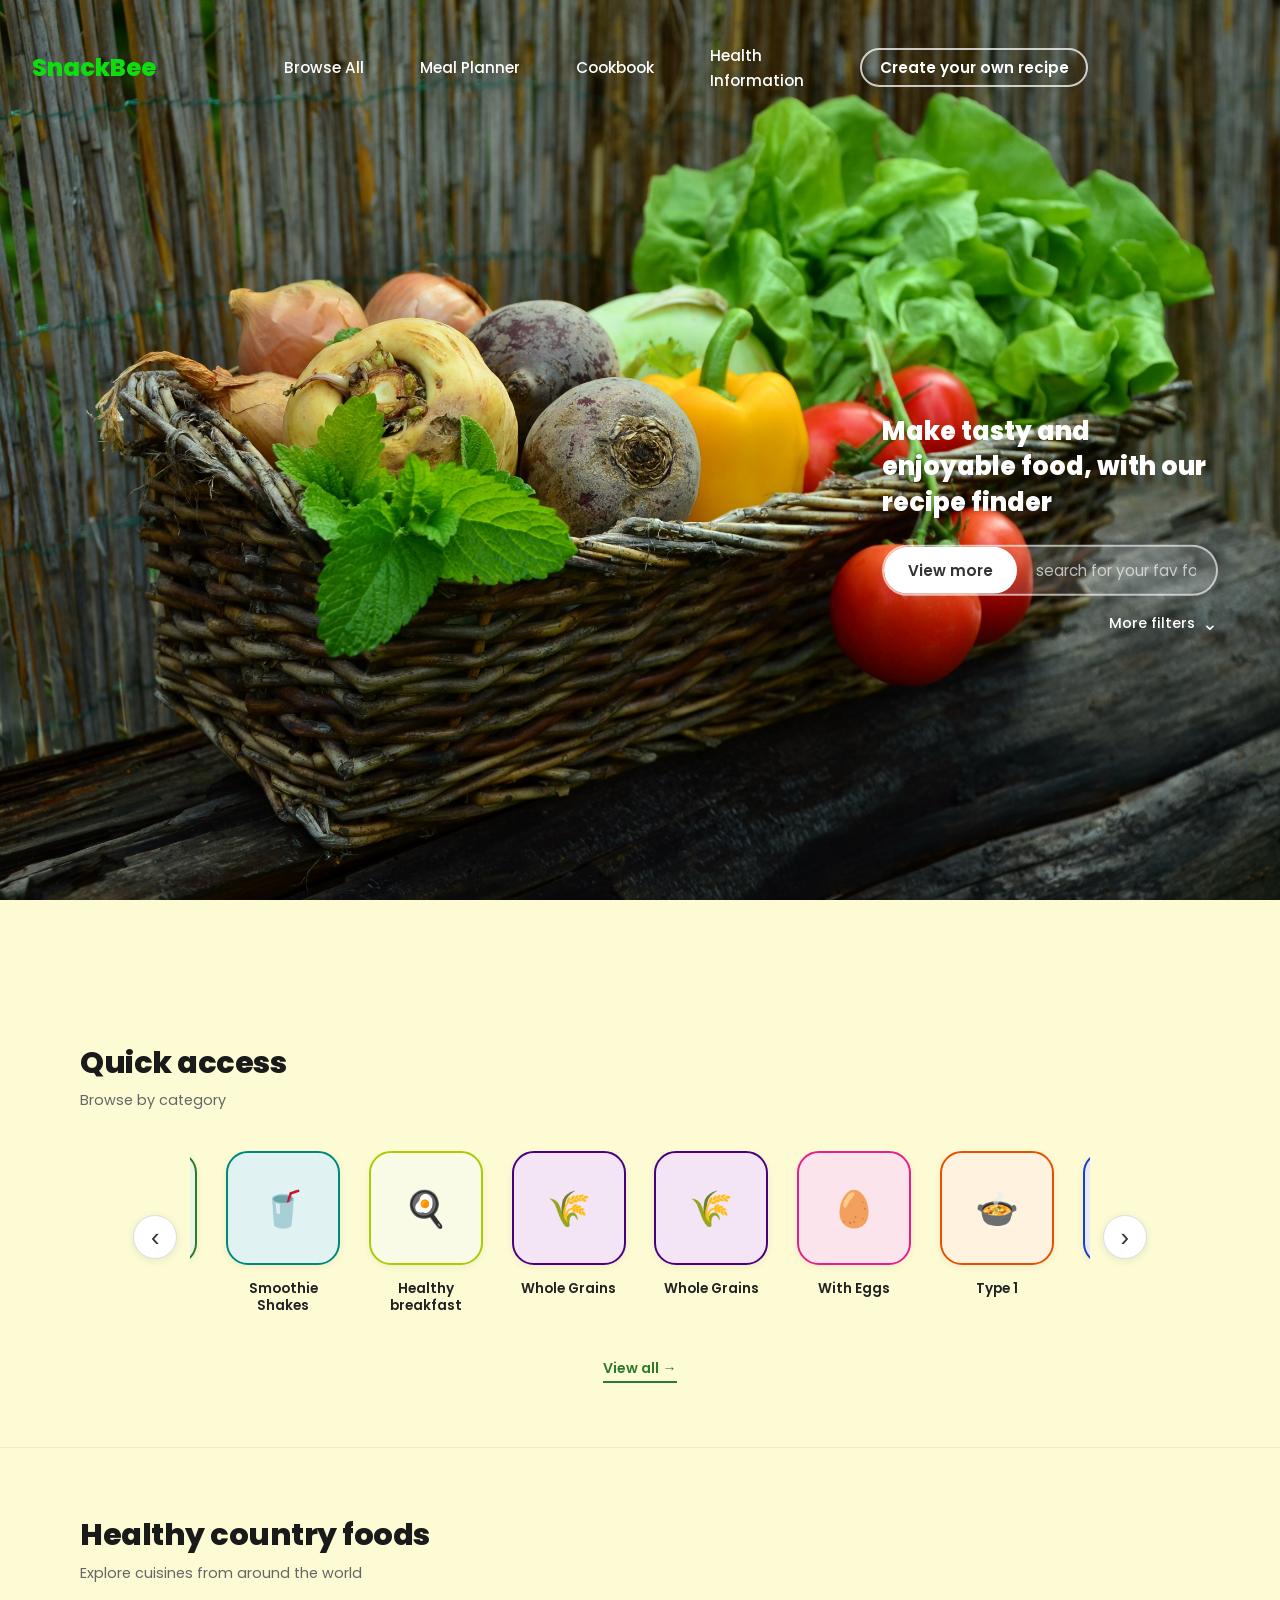
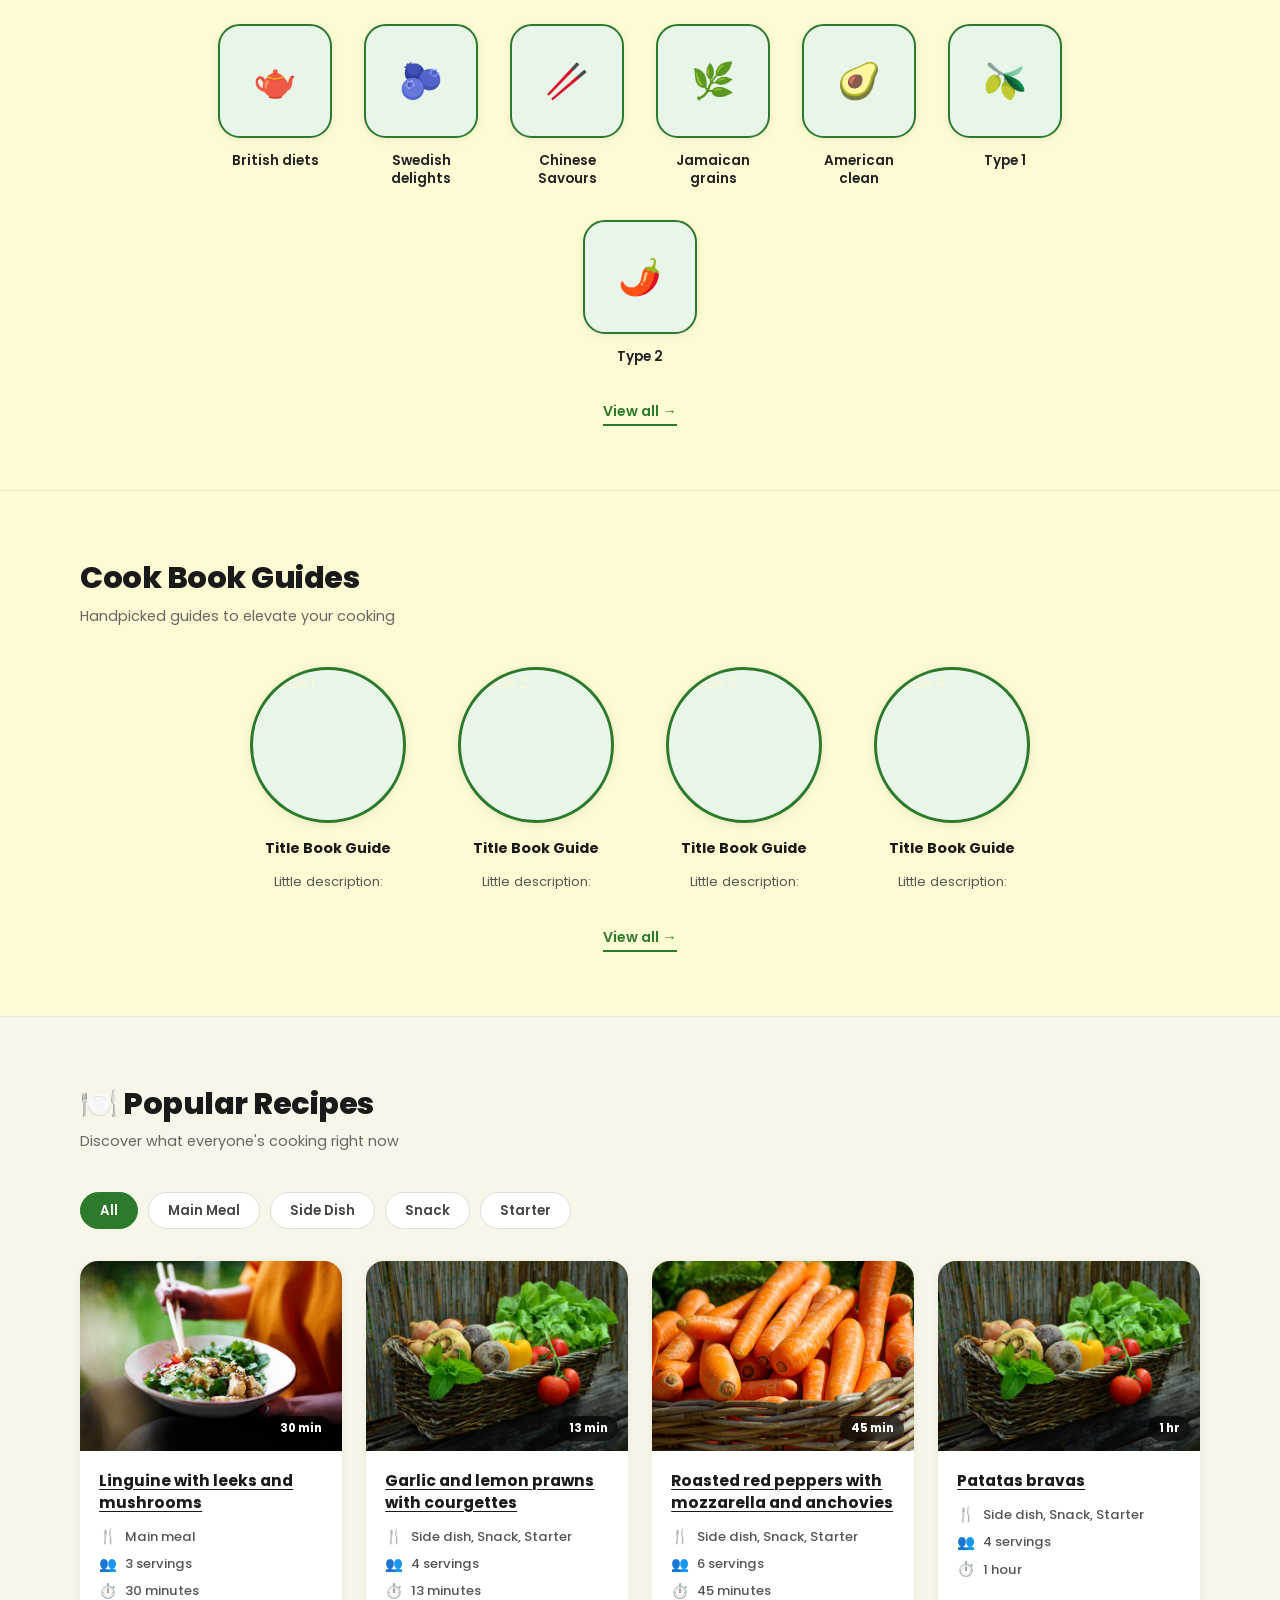
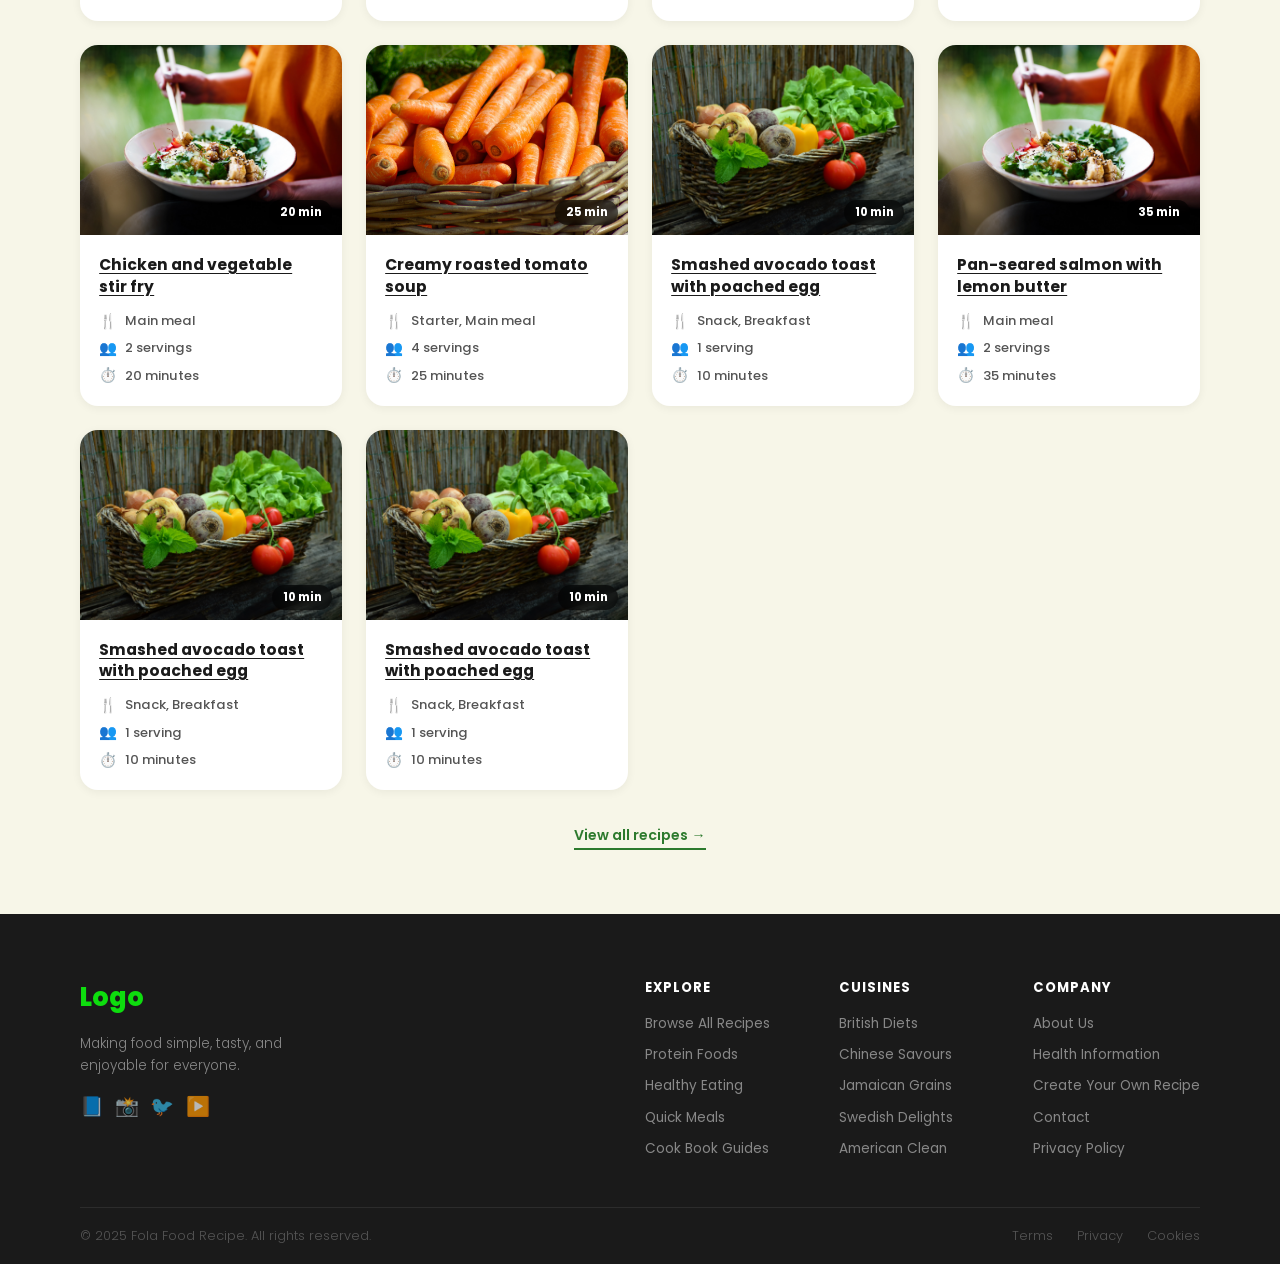
==== index.html @ 0f978906 "Update index.html" ====
<!DOCTYPE html>
<html lang="en">
<head>
  <meta charset="UTF-8">
  <meta name="viewport" content="width=device-width, initial-scale=1.0">
  <title>Food Recipe</title>
  <link rel="stylesheet" href="css/style.css">
  <link rel="preconnect" href="https://fonts.googleapis.com">
  <link rel="preconnect" href="https://fonts.gstatic.com" crossorigin>
  <link href="https://fonts.googleapis.com/css2?family=Poppins:wght@300;500;700;800&display=swap" rel="stylesheet">
</head>
<body>

<div class="img-bg">
  <img class="bg-slide active" src="assets/images/veg-food.jpg" alt="">
  <img class="bg-slide" src="assets/images/food-salad2.jpg" alt="">
  <img class="bg-slide" src="assets/images/carrots-img.jpg" alt="">
</div>

  <header class="header-container">
    <nav class="navbar-container">
      <div class="navbar">
        <a href="index.html" class="navbar-logo">SnackBee</a>
        <ul class="navbar-list">
          <li class="navbar-item"><a href="browse-all.html" class="navbar-link">Browse All</a></li>
          <li><a href="meal-planner.html" class="navbar-link">Meal Planner</a></li>
          <li class="navbar-item"><a href="cookbook.html" class="navbar-link">Cookbook</a></li>
          <li class="navbar-item"><a href="healthinfo.html" class="navbar-link">Health <br>Information</a></li>
          <li class="navbar-item"><a href="#" class="navbar-link navbar-link--bordered">Create your own recipe</a></li>
        </ul>
      </div>
    </nav>
  </header>

  <!-- Hero Section -->
  <section class="hero-section">
    <div class="hero-right">
      <div class="intro-text">
        <h1>Make tasty and enjoyable food, with our recipe finder</h1>
      </div>
      <div class="search-container">
        <div class="search-bar">
          <a href="browse-all.html">
          <button class="view-more-btn">View more</button>
          </a>
          <input type="text" class="search-input" placeholder="search for your fav foods">
        </div>
        <div class="more-filters">
          More filters <span class="arrow">&#8964;</span>
        </div>
      </div>
    </div>
  </section>

  <!-- Quick Access Section -->
  <section class="quick-access-section">
    <div class="section-header">
      <h2 class="section-title">Quick access</h2>
      <p class="section-sub">Browse by category</p>
    </div>
    <div class="carousel-wrapper">
      <button class="carousel-arrow left" onclick="scrollCarousel('quick-carousel', -1)">&#8249;</button>
      <div class="carousel" id="quick-carousel">
        <div class="category-card">
          <div class="card-box" style="--accent:#2d7a2d; --bg:#e8f5e9;">
            <span class="card-icon">🥗</span>
          </div>
          <p>Healthy foods</p>
        </div>
        <div class="category-card">
          <div class="card-box" style="--accent:#00897b; --bg:#e0f2f1;">
            <span class="card-icon">🥤</span>
          </div>
          <p>Smoothie Shakes</p>
        </div>
        <div class="category-card">
          <div class="card-box" style="--accent:#aacc00; --bg:#f9fbe7;">
            <span class="card-icon">🍳</span>
          </div>
          <p>Healthy breakfast</p>
        </div>
        <div class="category-card">
          <div class="card-box" style="--accent:#4b0082; --bg:#f3e5f5;">
            <span class="card-icon">🌾</span>
          </div>
          <p>Whole Grains</p>
        </div>
          <div class="category-card">
          <div class="card-box" style="--accent:#4b0082; --bg:#f3e5f5;">
            <span class="card-icon">🌾</span>
          </div>
          <p>Whole Grains</p>
        </div>
        <div class="category-card">
          <div class="card-box" style="--accent:#e91e8c; --bg:#fce4ec;">
            <span class="card-icon">🥚</span>
          </div>
          <p>With Eggs</p>
        </div>
        <div class="category-card">
          <div class="card-box" style="--accent:#e65100; --bg:#fff3e0;">
            <span class="card-icon">🍲</span>
          </div>
          <p>Type 1</p>
        </div>
        <div class="category-card">
          <div class="card-box" style="--accent:#1a3fcc; --bg:#e8eaf6;">
            <span class="card-icon">🥘</span>
          </div>
          <p>Type 2</p>
        </div>
      </div>
      <button class="carousel-arrow right" onclick="scrollCarousel('quick-carousel', 2)">&#8250;</button>
    </div>
    <div class="section-footer">
      <a href="#" class="view-all-link">View all →</a>
    </div>
  </section>

  <!-- Healthy Country Foods Section -->
  <section class="country-section">
    <div class="section-header">
      <h2 class="section-title">Healthy country foods</h2>
      <p class="section-sub">Explore cuisines from around the world</p>
    </div>
    <div class="country-grid">
      <div class="category-card">
        <div class="card-box" style="--accent:#2d7a2d; --bg:#e8f5e9;">
          <span class="card-icon">🫖</span>
        </div>
        <p>British diets</p>
      </div>
      <div class="category-card">
        <div class="card-box" style="--accent:#2d7a2d; --bg:#e8f5e9;">
          <span class="card-icon">🫐</span>
        </div>
        <p>Swedish delights</p>
      </div>
      <div class="category-card">
        <div class="card-box" style="--accent:#2d7a2d; --bg:#e8f5e9;">
          <span class="card-icon">🥢</span>
        </div>
        <p>Chinese Savours</p>
      </div>
      <div class="category-card">
        <div class="card-box" style="--accent:#2d7a2d; --bg:#e8f5e9;">
          <span class="card-icon">🌿</span>
        </div>
        <p>Jamaican grains</p>
      </div>
      <div class="category-card">
        <div class="card-box" style="--accent:#2d7a2d; --bg:#e8f5e9;">
          <span class="card-icon">🥑</span>
        </div>
        <p>American clean</p>
      </div>
      <div class="category-card">
        <div class="card-box" style="--accent:#2d7a2d; --bg:#e8f5e9;">
          <span class="card-icon">🫒</span>
        </div>
        <p>Type 1</p>
      </div>
      <div class="category-card">
        <div class="card-box" style="--accent:#2d7a2d; --bg:#e8f5e9;">
          <span class="card-icon">🌶️</span>
        </div>
        <p>Type 2</p>
      </div>
    </div>
    <div class="section-footer">
      <a href="#" class="view-all-link">View all →</a>
    </div>
  </section>


  <!-- Cook Book Guides Section -->
<section class="cookbook-section">
  <div class="section-header">
    <h2 class="section-title">Cook Book Guides</h2>
    <p class="section-sub">Handpicked guides to elevate your cooking</p>
  </div>
  <div class="cookbook-grid">

    <div class="cookbook-card">
      <div class="cookbook-img-wrap">
        <img src="assets/images/book1.jpg" alt="Book 1">
      </div>
      <h3 class="cookbook-title">Title Book Guide</h3>
      <p class="cookbook-desc">Little description:</p>
    </div>

    <div class="cookbook-card">
      <div class="cookbook-img-wrap">
        <img src="assets/images/book2.jpg" alt="Book 2">
      </div>
      <h3 class="cookbook-title">Title Book Guide</h3>
      <p class="cookbook-desc">Little description:</p>
    </div>

    

    <div class="cookbook-card">
      <div class="cookbook-img-wrap">
        <img src="assets/images/book3.jpg" alt="Book 3">
      </div>
      <h3 class="cookbook-title">Title Book Guide</h3>
      <p class="cookbook-desc">Little description:</p>
    </div>

    <div class="cookbook-card">
      <div class="cookbook-img-wrap">
        <img src="assets/images/book4.jpg" alt="Book 4">
      </div>
      <h3 class="cookbook-title">Title Book Guide</h3>
      <p class="cookbook-desc">Little description:</p>
    </div>

  </div>
  <div class="section-footer">
    <a href="cookbook.html" class="view-all-link">View all →</a>
  </div>
</section>

<!-- Recipe Cards Section -->
<section class="recipes-section">
  <div class="section-header">
    <h2 class="section-title">🍽️ Popular Recipes</h2>
    <p class="section-sub">Discover what everyone's cooking right now</p>
  </div>

  <!-- Recipe filter tabs -->
  <div class="recipe-tabs">
    <button class="recipe-tab active" data-tab="all">All</button>
    <button class="recipe-tab" data-tab="main">Main Meal</button>
    <button class="recipe-tab" data-tab="side">Side Dish</button>
    <button class="recipe-tab" data-tab="snack">Snack</button>
    <button class="recipe-tab" data-tab="starter">Starter</button>
  </div>

  <div class="recipe-grid" id="recipe-grid">

    <div class="recipe-card active-card" data-type="main">
      <div class="recipe-card-img">
        <img src="assets/images/food-salad2.jpg" alt="Linguine with leeks">
        <span class="recipe-time-badge">30 min</span>
      </div>
      <div class="recipe-card-body">
        <h3 class="recipe-card-title">Linguine with leeks and mushrooms</h3>
        <ul class="recipe-meta">
          <li><span class="recipe-meta-icon">🍴</span> Main meal</li>
          <li><span class="recipe-meta-icon">👥</span> 3 servings</li>
          <li><span class="recipe-meta-icon">⏱️</span> 30 minutes</li>
        </ul>
      </div>
    </div>

    <div class="recipe-card" data-type="side">
      <div class="recipe-card-img">
        <img src="assets/images/veg-food.jpg" alt="Garlic prawns">
        <span class="recipe-time-badge">13 min</span>
      </div>
      <div class="recipe-card-body">
        <h3 class="recipe-card-title">Garlic and lemon prawns with courgettes</h3>
        <ul class="recipe-meta">
          <li><span class="recipe-meta-icon">🍴</span> Side dish, Snack, Starter</li>
          <li><span class="recipe-meta-icon">👥</span> 4 servings</li>
          <li><span class="recipe-meta-icon">⏱️</span> 13 minutes</li>
        </ul>
      </div>
    </div>

    <div class="recipe-card" data-type="side">
      <div class="recipe-card-img">
        <img src="assets/images/carrots-img.jpg" alt="Roasted red peppers">
        <span class="recipe-time-badge">45 min</span>
      </div>
      <div class="recipe-card-body">
        <h3 class="recipe-card-title">Roasted red peppers with mozzarella and anchovies</h3>
        <ul class="recipe-meta">
          <li><span class="recipe-meta-icon">🍴</span> Side dish, Snack, Starter</li>
          <li><span class="recipe-meta-icon">👥</span> 6 servings</li>
          <li><span class="recipe-meta-icon">⏱️</span> 45 minutes</li>
        </ul>
      </div>
    </div>

    <div class="recipe-card" data-type="snack">
      <div class="recipe-card-img">
        <img src="assets/images/veg-food.jpg" alt="Patatas bravas">
        <span class="recipe-time-badge">1 hr</span>
      </div>
      <div class="recipe-card-body">
        <h3 class="recipe-card-title">Patatas bravas</h3>
        <ul class="recipe-meta">
          <li><span class="recipe-meta-icon">🍴</span> Side dish, Snack, Starter</li>
          <li><span class="recipe-meta-icon">👥</span> 4 servings</li>
          <li><span class="recipe-meta-icon">⏱️</span> 1 hour</li>
        </ul>
      </div>
    </div>

    <div class="recipe-card" data-type="main">
      <div class="recipe-card-img">
        <img src="assets/images/food-salad2.jpg" alt="Chicken stir fry">
        <span class="recipe-time-badge">20 min</span>
      </div>
      <div class="recipe-card-body">
        <h3 class="recipe-card-title">Chicken and vegetable stir fry</h3>
        <ul class="recipe-meta">
          <li><span class="recipe-meta-icon">🍴</span> Main meal</li>
          <li><span class="recipe-meta-icon">👥</span> 2 servings</li>
          <li><span class="recipe-meta-icon">⏱️</span> 20 minutes</li>
        </ul>
      </div>
    </div>

    <div class="recipe-card" data-type="starter">
      <div class="recipe-card-img">
        <img src="assets/images/carrots-img.jpg" alt="Tomato soup">
        <span class="recipe-time-badge">25 min</span>
      </div>
      <div class="recipe-card-body">
        <h3 class="recipe-card-title">Creamy roasted tomato soup</h3>
        <ul class="recipe-meta">
          <li><span class="recipe-meta-icon">🍴</span> Starter, Main meal</li>
          <li><span class="recipe-meta-icon">👥</span> 4 servings</li>
          <li><span class="recipe-meta-icon">⏱️</span> 25 minutes</li>
        </ul>
      </div>
    </div>

    <div class="recipe-card" data-type="snack">
      <div class="recipe-card-img">
        <img src="assets/images/veg-food.jpg" alt="Avocado toast">
        <span class="recipe-time-badge">10 min</span>
      </div>
      <div class="recipe-card-body">
        <h3 class="recipe-card-title">Smashed avocado toast with poached egg</h3>
        <ul class="recipe-meta">
          <li><span class="recipe-meta-icon">🍴</span> Snack, Breakfast</li>
          <li><span class="recipe-meta-icon">👥</span> 1 serving</li>
          <li><span class="recipe-meta-icon">⏱️</span> 10 minutes</li>
        </ul>
      </div>
    </div>

    <div class="recipe-card" data-type="main">
      <div class="recipe-card-img">
        <img src="assets/images/food-salad2.jpg" alt="Salmon">
        <span class="recipe-time-badge">35 min</span>
      </div>
      <div class="recipe-card-body">
        <h3 class="recipe-card-title">Pan-seared salmon with lemon butter</h3>
        <ul class="recipe-meta">
          <li><span class="recipe-meta-icon">🍴</span> Main meal</li>
          <li><span class="recipe-meta-icon">👥</span> 2 servings</li>
          <li><span class="recipe-meta-icon">⏱️</span> 35 minutes</li>
        </ul>
      </div>
    </div>

        <div class="recipe-card" data-type="snack">
      <div class="recipe-card-img">
        <img src="assets/images/veg-food.jpg" alt="Avocado toast">
        <span class="recipe-time-badge">10 min</span>
      </div>
      <div class="recipe-card-body">
        <h3 class="recipe-card-title">Smashed avocado toast with poached egg</h3>
        <ul class="recipe-meta">
          <li><span class="recipe-meta-icon">🍴</span> Snack, Breakfast</li>
          <li><span class="recipe-meta-icon">👥</span> 1 serving</li>
          <li><span class="recipe-meta-icon">⏱️</span> 10 minutes</li>
        </ul>
      </div>
    </div>

        <div class="recipe-card" data-type="snack">
      <div class="recipe-card-img">
        <img src="assets/images/veg-food.jpg" alt="Avocado toast">
        <span class="recipe-time-badge">10 min</span>
      </div>
      <div class="recipe-card-body">
        <h3 class="recipe-card-title">Smashed avocado toast with poached egg</h3>
        <ul class="recipe-meta">
          <li><span class="recipe-meta-icon">🍴</span> Snack, Breakfast</li>
          <li><span class="recipe-meta-icon">👥</span> 1 serving</li>
          <li><span class="recipe-meta-icon">⏱️</span> 10 minutes</li>
        </ul>
      </div>
    </div>

  </div>

  <div class="section-footer">
    <a href="#" class="view-all-link">View all recipes →</a>
  </div>
</section>

<!-- Footer -->
<footer class="footer">
  <div class="footer-inner">

    <div class="footer-brand">
      <a href="index.html" class="footer-logo">Logo</a>
      <p class="footer-tagline">Making food simple, tasty, and enjoyable for everyone.</p>
      <div class="footer-socials">
        <a href="#" class="footer-social">📘</a>
        <a href="#" class="footer-social">📸</a>
        <a href="#" class="footer-social">🐦</a>
        <a href="#" class="footer-social">▶️</a>
      </div>
    </div>

    <div class="footer-links">
      <div class="footer-col">
        <h4>Explore</h4>
        <a href="#">Browse All Recipes</a>
        <a href="#">Protein Foods</a>
        <a href="#">Healthy Eating</a>
        <a href="#">Quick Meals</a>
        <a href="cookbooks.html">Cook Book Guides</a>
      </div>
      <div class="footer-col">
        <h4>Cuisines</h4>
        <a href="#">British Diets</a>
        <a href="#">Chinese Savours</a>
        <a href="#">Jamaican Grains</a>
        <a href="#">Swedish Delights</a>
        <a href="#">American Clean</a>
      </div>
      <div class="footer-col">
        <h4>Company</h4>
        <a href="#">About Us</a>
        <a href="#">Health Information</a>
        <a href="#">Create Your Own Recipe</a>
        <a href="#">Contact</a>
        <a href="#">Privacy Policy</a>
      </div>
    </div>

  </div>

  <div class="footer-bottom">
    <p>© 2025 Fola Food Recipe. All rights reserved.</p>
    <div class="footer-bottom-links">
      <a href="#">Terms</a>
      <a href="#">Privacy</a>
      <a href="#">Cookies</a>
    </div>
  </div>
</footer>

  <script src="js/script.js"></script>
    <script src="js/bg-slide.js"></script>
    
  
</body>
</html>
---- css/style.css ----
html {
  scroll-behavior: smooth;
  overflow-x: hidden;
}
body {
  font-family: "Poppins", sans-serif;
  font-weight: 300;
  margin: 0;
  background-color: #FDFBD4;
  color: #FDFBD4;
  transition: background-color 0.4s ease, color 0.4s ease;
  overflow-x: hidden;
}
.img-bg {
  position: fixed;
  top: 0;
  left: 0;
  width: 100vw;
  height: 100vh;
  overflow: hidden;
  z-index: -1;
}
.img-bg img {
  width: 100%;
  height: 100%;
  object-fit: cover;
  object-position: center;
  display: block;
}

.bg-slide {
  position: absolute;
  top: 0;
  left: 0;
  width: 100%;
  height: 100%;
  object-fit: cover;
  object-position: center;
  display: block;
  opacity: 0;
  transition: opacity 2s ease-in-out;   /* 2s fade between images */
}

.bg-slide.active {
  opacity: 1;
}

/* ── Navbar ── */
.navbar {
  display: flex;
  align-items: center;
  justify-content: flex-start;
  gap: 8rem;
  padding: 0.8rem 2rem;
  position: relative;
  top: 30px;
  width: 95%;
  margin: 0 auto;
  z-index: 1000;
}
.navbar-container {
  align-items: center;
  justify-content: flex-start;
}
.navbar-logo {
  font-size: 1.5rem;
  font-weight: 800;
  color: #0edd0e;
  text-decoration: none;
  margin: 0;
  padding: 0;
  flex-shrink: 0;
}
.navbar-list {
  list-style: none;
  display: flex;
  align-items: center;
  gap: 3.5rem;
  margin: 0;
  padding: 0;
}
.navbar-link {
  color: #ffffff;
  text-decoration: none;
  font-weight: 500;
  transition: color 0.3s ease;
  font-size: 0.95rem;
}
.navbar-link:hover {
  color: #e30c0c;
}

/* bordered CTA link */
.navbar-link--bordered {
  border: 2px solid rgba(255, 255, 255, 0.75);
  border-radius: 50px;
  padding: 0.45rem 1.1rem;
  font-weight: 600;
  transition: background 0.3s ease, color 0.3s ease, border-color 0.3s ease;
  white-space: nowrap;
}
.navbar-link--bordered:hover {
  background: #fff;
  color: #1a1a1a;
  border-color: #fff;
}

/* ── Hero ── */
.hero-section {
  position: relative;
  height: 100vh;
  width: 100%;
}
.hero-right {
  position: absolute;
  top: 50%;
  right: 3%;
  transform: translateY(-50%);
  display: flex;
  flex-direction: column;
  align-items: flex-start;
  gap: 1.5rem;
  z-index: 9;
  width: 30%;
  box-sizing: border-box;
  padding: 1.5rem;
}
.intro-text {
  color: #fff;
  text-align: left;
  width: 100%;
}
.intro-text h1 {
  font-size: 1.6rem;
  line-height: 1.4;
  font-weight: 800;
  margin: 0;
}

/* ── Search ── */
.search-container {
  display: flex;
  flex-direction: column;
  align-items: flex-end;
  gap: 0.8rem;
  width: 100%;
}
.search-bar {
  display: flex;
  align-items: center;
  background: rgba(255, 255, 255, 0.15);
  border: 2px solid rgba(255, 255, 255, 0.6);
  border-radius: 50px;
  overflow: hidden;
  width: 100%;
  box-sizing: border-box;
}
.view-more-btn {
  background: #fff;
  color: #333;
  border: none;
  padding: 0.75rem 1.5rem;
  font-family: "Poppins", sans-serif;
  font-weight: 600;
  font-size: 0.95rem;
  border-radius: 50px;
  cursor: pointer;
  white-space: nowrap;
  transition: background 0.3s ease;
}
.view-more-btn:hover {
  background: #f0f0f0;
}
.search-input {
  background: transparent;
  border: none;
  outline: none;
  color: #fff;
  font-family: "Poppins", sans-serif;
  font-size: 0.95rem;
  padding: 0.75rem 1.2rem;
  width: 100%;
}
.search-input::placeholder {
  color: rgba(238, 236, 236, 0.75);
}
.more-filters {
  color: #fff;
  font-size: 0.9rem;
  font-weight: 500;
  cursor: pointer;
  display: flex;
  align-items: center;
  gap: 0.4rem;
  align-self: flex-end;
}
.more-filters:hover {
  opacity: 0.7;
}
.arrow {
  font-size: 1.2rem;
}

/* ── Sections shared ── */
.quick-access-section,
.country-section {
  background-color: #FDFBD4;
  padding: 4rem 5rem;
  position: relative;
  z-index: 1;
}
.quick-access-section {
  border-bottom: 1px solid rgba(0,0,0,0.06);
}
.section-header {
  margin-bottom: 2.5rem;
}
.section-title {
  font-size: 1.9rem;
  font-weight: 800;
  color: #1a1a1a;
  margin: 0 0 0.3rem 0;
  letter-spacing: -0.5px;
}
.section-sub {
  font-size: 0.9rem;
  color: #666;
  margin: 0;
  font-weight: 400;
}

/* ── Carousel ── */
.carousel-wrapper {
  display: flex;
  align-items: center;
  justify-content: center;
  gap: 0.8rem;
}
.carousel {
  display: flex;
  gap: 1.8rem;
  overflow-x: auto;
  scroll-behavior: smooth;
  padding-bottom: 0.5rem;
  scrollbar-width: none;
  justify-content: center;
  flex-wrap: nowrap;
  max-width: 900px;
}
.carousel::-webkit-scrollbar {
  display: none;
}
.carousel-arrow {
  background: #fff;
  border: 1.5px solid #ddd;
  border-radius: 50%;
  width: 44px;
  height: 44px;
  font-size: 1.6rem;
  cursor: pointer;
  color: #333;
  flex-shrink: 0;
  display: flex;
  align-items: center;
  justify-content: center;
  transition: all 0.2s ease;
  box-shadow: 0 2px 8px rgba(0,0,0,0.08);
}
.carousel-arrow:hover {
  background: #1a1a1a;
  color: #fff;
  border-color: #1a1a1a;
}

/* ── Category card ── */
.category-card {
  display: flex;
  flex-direction: column;
  align-items: center;
  gap: 0.9rem;
  flex-shrink: 0;
  cursor: pointer;
}
.category-card p {
  margin: 0;
  font-size: 0.85rem;
  font-weight: 600;
  color: #222;
  text-align: center;
  max-width: 110px;
  line-height: 1.3;
}
.card-box {
  width: 110px;
  height: 110px;
  border-radius: 22px;
  border: 2.5px solid var(--accent);
  background-color: var(--bg);
  display: flex;
  align-items: center;
  justify-content: center;
  transition: transform 0.25s ease, box-shadow 0.25s ease;
  box-shadow: 0 2px 8px rgba(0,0,0,0.06);
}
.card-box:hover {
  transform: translateY(-6px) scale(1.03);
  box-shadow: 0 12px 28px rgba(0,0,0,0.12);
}
.card-icon {
  font-size: 2.2rem;
  line-height: 1;
}

/* ── Country grid ── */
.country-grid {
  display: flex;
  flex-wrap: wrap;
  gap: 2rem;
  justify-content: center;
  max-width: 900px;
  margin: 0 auto;        /* this is what centers it */
}

/* ── View all link ── */
.section-footer {
  margin-top: 2rem;
  text-align: center;
}
.view-all-link {
  display: inline-block;
  font-size: 0.88rem;
  font-weight: 600;
  color: #2d7a2d;
  text-decoration: none;
  border-bottom: 2px solid #2d7a2d;
  padding-bottom: 2px;
  transition: opacity 0.2s ease;
}
.view-all-link:hover {
  opacity: 0.6;
}




/* ── Cook Book Guides ── */
.cookbook-section {
  background-color: #FDFBD4;
  padding: 4rem 5rem;
  position: relative;
  z-index: 1;
  border-top: 1px solid rgba(0,0,0,0.06);
}

.cookbook-grid {
  display: flex;
  flex-wrap: wrap;
  gap: 3rem;
  justify-content: center;
  max-width: 900px;
  margin: 0 auto;
}

.cookbook-card {
  display: flex;
  flex-direction: column;
  align-items: center;
  gap: 1rem;
  cursor: pointer;
  width: 160px;
}

.cookbook-img-wrap {
  width: 150px;
  height: 150px;
  border-radius: 50%;
  border: 3px solid #2d7a2d;
  overflow: hidden;
  background-color: #e8f5e9;
  flex-shrink: 0;
  transition: transform 0.25s ease, box-shadow 0.25s ease;
  box-shadow: 0 2px 10px rgba(0,0,0,0.08);
}

.cookbook-img-wrap:hover {
  transform: translateY(-6px) scale(1.04);
  box-shadow: 0 14px 30px rgba(0,0,0,0.13);
}

.cookbook-img-wrap img {
  width: 100%;
  height: 100%;
  object-fit: cover;
  display: block;
}

.cookbook-title {
  font-size: 0.9rem;
  font-weight: 700;
  color: #1a1a1a;
  text-align: center;
  margin: 0;
  line-height: 1.3;
}

.cookbook-desc {
  font-size: 0.82rem;
  color: #555;
  text-align: center;
  margin: 0;
  font-weight: 400;
  line-height: 1.4;
}

/* ── Recipe Section ── */
.recipes-section {
  background-color: #f7f6e8;
  padding: 4rem 5rem;
  position: relative;
  z-index: 1;
  border-top: 1px solid rgba(0,0,0,0.06);
}

/* Tabs */
.recipe-tabs {
  display: flex;
  gap: 0.6rem;
  margin-bottom: 2rem;
  flex-wrap: wrap;
}
.recipe-tab {
  background: #fff;
  border: 1.5px solid #ddd;
  border-radius: 50px;
  padding: 0.45rem 1.2rem;
  font-family: "Poppins", sans-serif;
  font-size: 0.83rem;
  font-weight: 600;
  color: #444;
  cursor: pointer;
  transition: all 0.2s ease;
}
.recipe-tab:hover,
.recipe-tab.active {
  background: #2d7a2d;
  border-color: #2d7a2d;
  color: #fff;
}

/* Grid */
.recipe-grid {
  display: grid;
  grid-template-columns: repeat(auto-fill, minmax(240px, 1fr));
  gap: 1.5rem;
}

/* Card */
.recipe-card {
  background: #fff;
  border-radius: 18px;
  overflow: hidden;
  box-shadow: 0 2px 10px rgba(0,0,0,0.06);
  transition: transform 0.25s ease, box-shadow 0.25s ease;
  cursor: pointer;
  display: flex;
  flex-direction: column;
}
.recipe-card:hover {
  transform: translateY(-6px);
  box-shadow: 0 16px 36px rgba(0,0,0,0.11);
}
.recipe-card-img {
  position: relative;
  height: 190px;
  overflow: hidden;
  background: #e8f5e9;
}
.recipe-card-img img {
  width: 100%;
  height: 100%;
  object-fit: cover;
  display: block;
  transition: transform 0.4s ease;
}
.recipe-card:hover .recipe-card-img img {
  transform: scale(1.06);
}
.recipe-time-badge {
  position: absolute;
  bottom: 10px;
  right: 10px;
  background: rgba(0,0,0,0.55);
  color: #fff;
  font-size: 0.72rem;
  font-weight: 700;
  padding: 0.25rem 0.65rem;
  border-radius: 50px;
  backdrop-filter: blur(4px);
}
.recipe-card-body {
  padding: 1.2rem;
  flex: 1;
  display: flex;
  flex-direction: column;
  gap: 0.8rem;
}
.recipe-card-title {
  font-size: 0.97rem;
  font-weight: 700;
  color: #1a1a1a;
  margin: 0;
  line-height: 1.4;
  text-decoration: underline;
  text-underline-offset: 3px;
}
.recipe-meta {
  list-style: none;
  margin: 0;
  padding: 0;
  display: flex;
  flex-direction: column;
  gap: 0.4rem;
}
.recipe-meta li {
  font-size: 0.82rem;
  color: #555;
  display: flex;
  align-items: center;
  gap: 0.5rem;
  font-weight: 500;
}
.recipe-meta-icon {
  font-size: 0.9rem;
  color: #c0392b;
  flex-shrink: 0;
}


/* ── Footer ── */
.footer {
  background-color: #1a1a1a;
  color: #ccc;
  padding: 4rem 5rem 0;
  position: relative;
  z-index: 1;
}
.footer-inner {
  display: flex;
  gap: 4rem;
  justify-content: space-between;
  flex-wrap: wrap;
  padding-bottom: 3rem;
  border-bottom: 1px solid rgba(255,255,255,0.08);
}

/* Brand */
.footer-brand {
  display: flex;
  flex-direction: column;
  gap: 1rem;
  max-width: 220px;
}
.footer-logo {
  font-size: 1.6rem;
  font-weight: 800;
  color: #0edd0e;
  text-decoration: none;
}
.footer-tagline {
  font-size: 0.85rem;
  color: #888;
  margin: 0;
  line-height: 1.6;
}
.footer-socials {
  display: flex;
  gap: 0.7rem;
}
.footer-social {
  font-size: 1.2rem;
  text-decoration: none;
  transition: transform 0.2s ease, opacity 0.2s ease;
  opacity: 0.7;
}
.footer-social:hover {
  transform: translateY(-3px);
  opacity: 1;
}

/* Link columns */
.footer-links {
  display: flex;
  gap: 4rem;
  flex-wrap: wrap;
}
.footer-col {
  display: flex;
  flex-direction: column;
  gap: 0.7rem;
  min-width: 130px;
}
.footer-col h4 {
  font-size: 0.82rem;
  font-weight: 700;
  color: #fff;
  text-transform: uppercase;
  letter-spacing: 1px;
  margin: 0 0 0.3rem;
}
.footer-col a {
  font-size: 0.85rem;
  color: #888;
  text-decoration: none;
  transition: color 0.2s ease;
  font-weight: 400;
}
.footer-col a:hover {
  color: #0edd0e;
}

/* Bottom bar */
.footer-bottom {
  display: flex;
  align-items: center;
  justify-content: space-between;
  padding: 1.2rem 0;
  flex-wrap: wrap;
  gap: 0.8rem;
}
.footer-bottom p {
  font-size: 0.8rem;
  color: #555;
  margin: 0;
}
.footer-bottom-links {
  display: flex;
  gap: 1.5rem;
}
.footer-bottom-links a {
  font-size: 0.8rem;
  color: #555;
  text-decoration: none;
  transition: color 0.2s ease;
}
.footer-bottom-links a:hover {
  color: #0edd0e;
}

/* Mobile */
@media (max-width: 768px) {
  .footer {
    padding: 3rem 1.5rem 0;
  }
  .footer-inner {
    flex-direction: column;
    gap: 2.5rem;
  }
  .footer-brand {
    max-width: 100%;
  }
  .footer-links {
    gap: 2rem;
  }
  .footer-bottom {
    flex-direction: column;
    align-items: flex-start;
    gap: 0.5rem;
  }
}

/* Mobile */
@media (max-width: 768px) {
  .recipes-section {
    padding: 2.5rem 1.5rem;
  }
  .recipe-grid {
    grid-template-columns: repeat(auto-fill, minmax(160px, 1fr));
    gap: 1rem;
  }
  .recipe-card-img {
    height: 140px;
  }
  .recipe-card-title {
    font-size: 0.85rem;
  }
}

/* ── Mobile ── */
@media (max-width: 768px) {
  .cookbook-section {
    padding: 2.5rem 1.5rem;
  }
  .cookbook-grid {
    gap: 2rem;
    max-width: 100%;
  }
  .cookbook-card {
    width: 120px;
  }
  .cookbook-img-wrap {
    width: 110px;
    height: 110px;
  }
  .cookbook-title {
    font-size: 0.82rem;
  }
  .cookbook-desc {
    font-size: 0.76rem;
  }
}

/* ── Tablet ── */
@media (max-width: 1024px) {
  .navbar {
    gap: 2rem;
    width: 95%;
  }
  .navbar-list {
    gap: 1.5rem;
  }
  .hero-right {
    width: 45%;
  }
  .quick-access-section,
  .country-section {
    padding: 3rem 3rem;
  }
  .carousel {
    max-width: 700px;
  }
  .country-grid {
    max-width: 700px;
  }
}

/* ── Mobile ── */
@media (max-width: 768px) {
  .navbar {
    flex-direction: column;
    align-items: flex-start;
    gap: 1rem;
    top: 15px;
    width: 95%;
    padding: 0.8rem 1rem;
  }
  .navbar-list {
    gap: 1rem;
    flex-wrap: wrap;
  }
  .navbar-link {
    font-size: 0.85rem;
  }
  .navbar-link--bordered {
    padding: 0.35rem 0.9rem;
  }
  .hero-section {
    height: auto;
    min-height: 100vh;
    padding-bottom: 3rem;
  }
  .hero-right {
    position: relative;
    top: auto;
    right: auto;
    transform: none;
    width: 90%;
    margin: 120px auto 2rem auto;
  }
  .search-bar {
    flex-direction: column;
    border-radius: 16px;
    padding: 0.5rem;
    gap: 0.5rem;
  }
  .view-more-btn {
    width: 100%;
    border-radius: 12px;
    text-align: center;
  }
  .search-input {
    width: 100%;
    padding: 0.6rem 1rem;
  }
  .more-filters {
    align-self: flex-start;
  }
  .quick-access-section,
  .country-section {
    padding: 2.5rem 1.5rem;
  }
  .section-title {
    font-size: 1.4rem;
  }
  .card-box {
    width: 80px;
    height: 80px;
    border-radius: 16px;
  }
  .card-icon {
    font-size: 1.6rem;
  }
  .category-card p {
    font-size: 0.78rem;
    max-width: 80px;
  }
  .country-grid {
    gap: 1.2rem;
    max-width: 100%;
  }
  .carousel {
    max-width: 100%;
  }
  .carousel-arrow {
    width: 36px;
    height: 36px;
    font-size: 1.3rem;
  }
}

/* ── Small phones ── */
@media (max-width: 480px) {
  .navbar-list {
    gap: 0.8rem;
  }
  .navbar-link {
    font-size: 0.78rem;
  }
  .intro-text h1 {
    font-size: 1.1rem;
  }
}
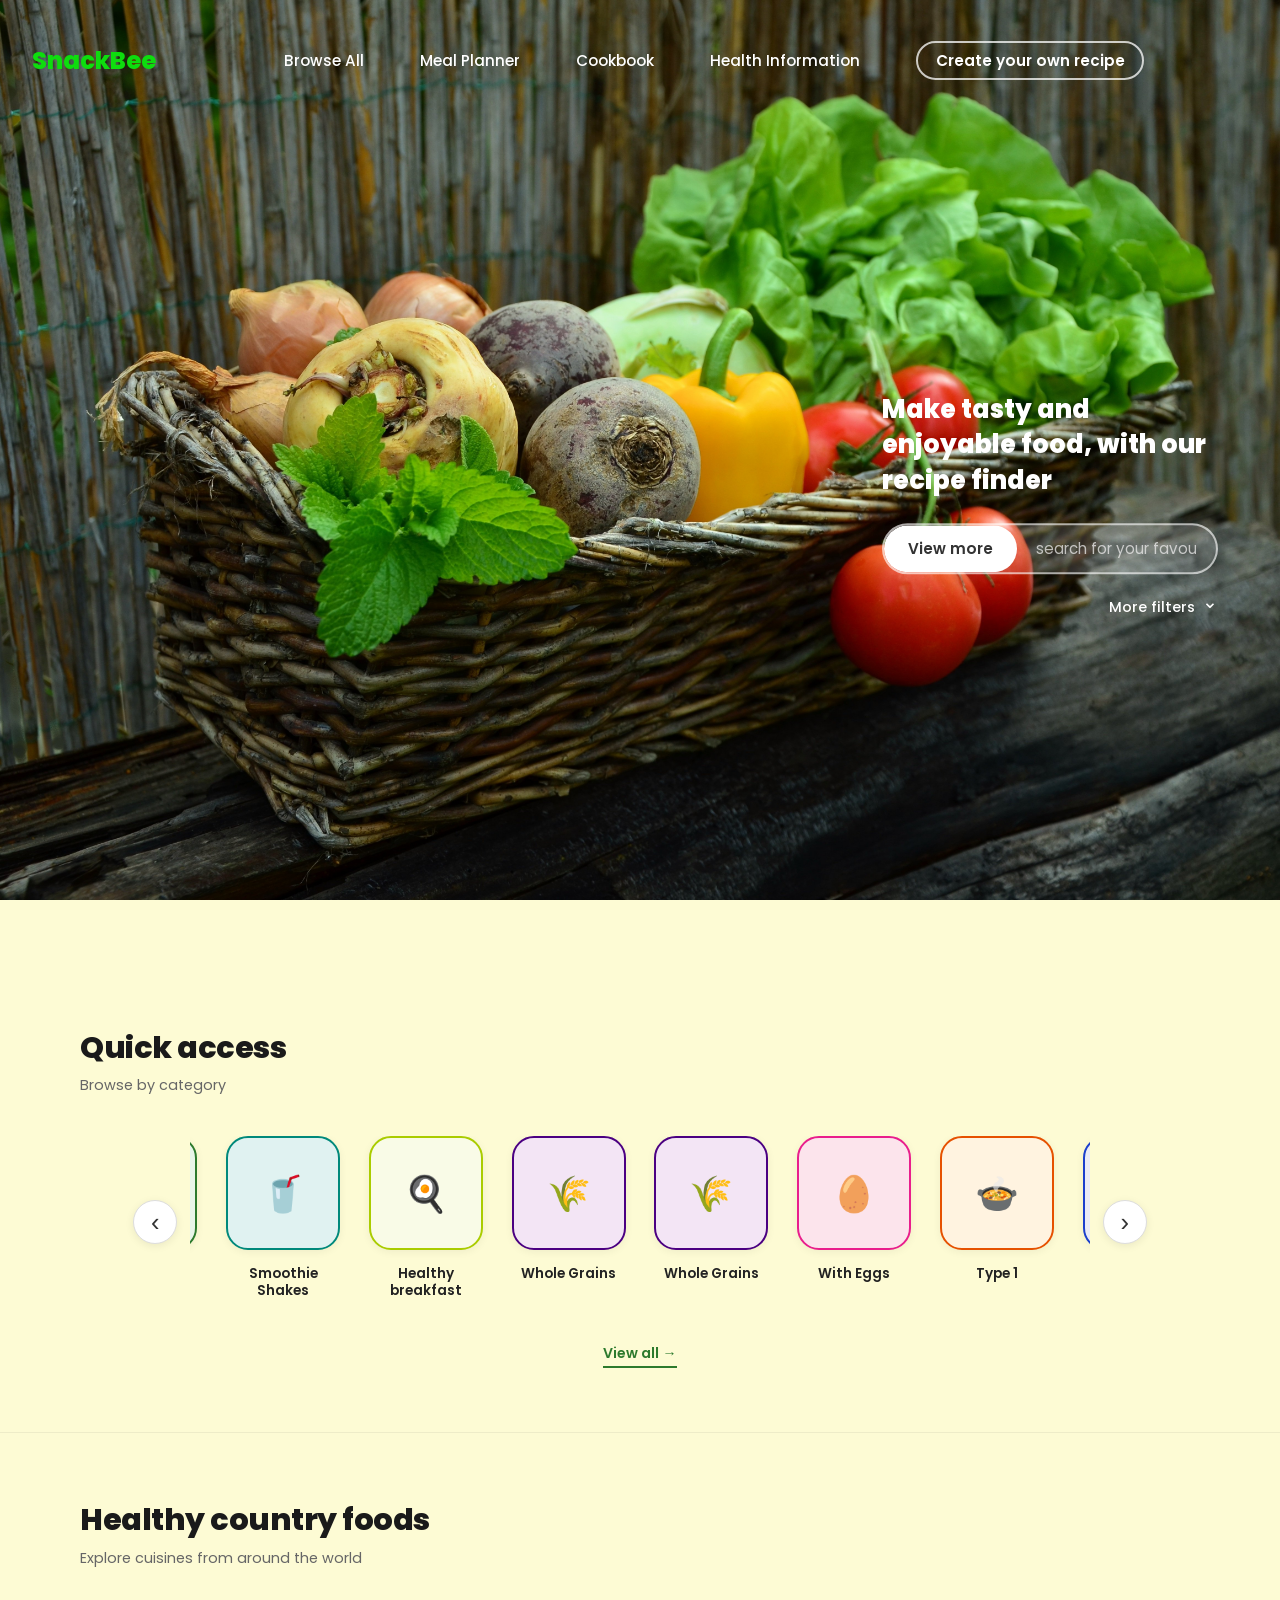
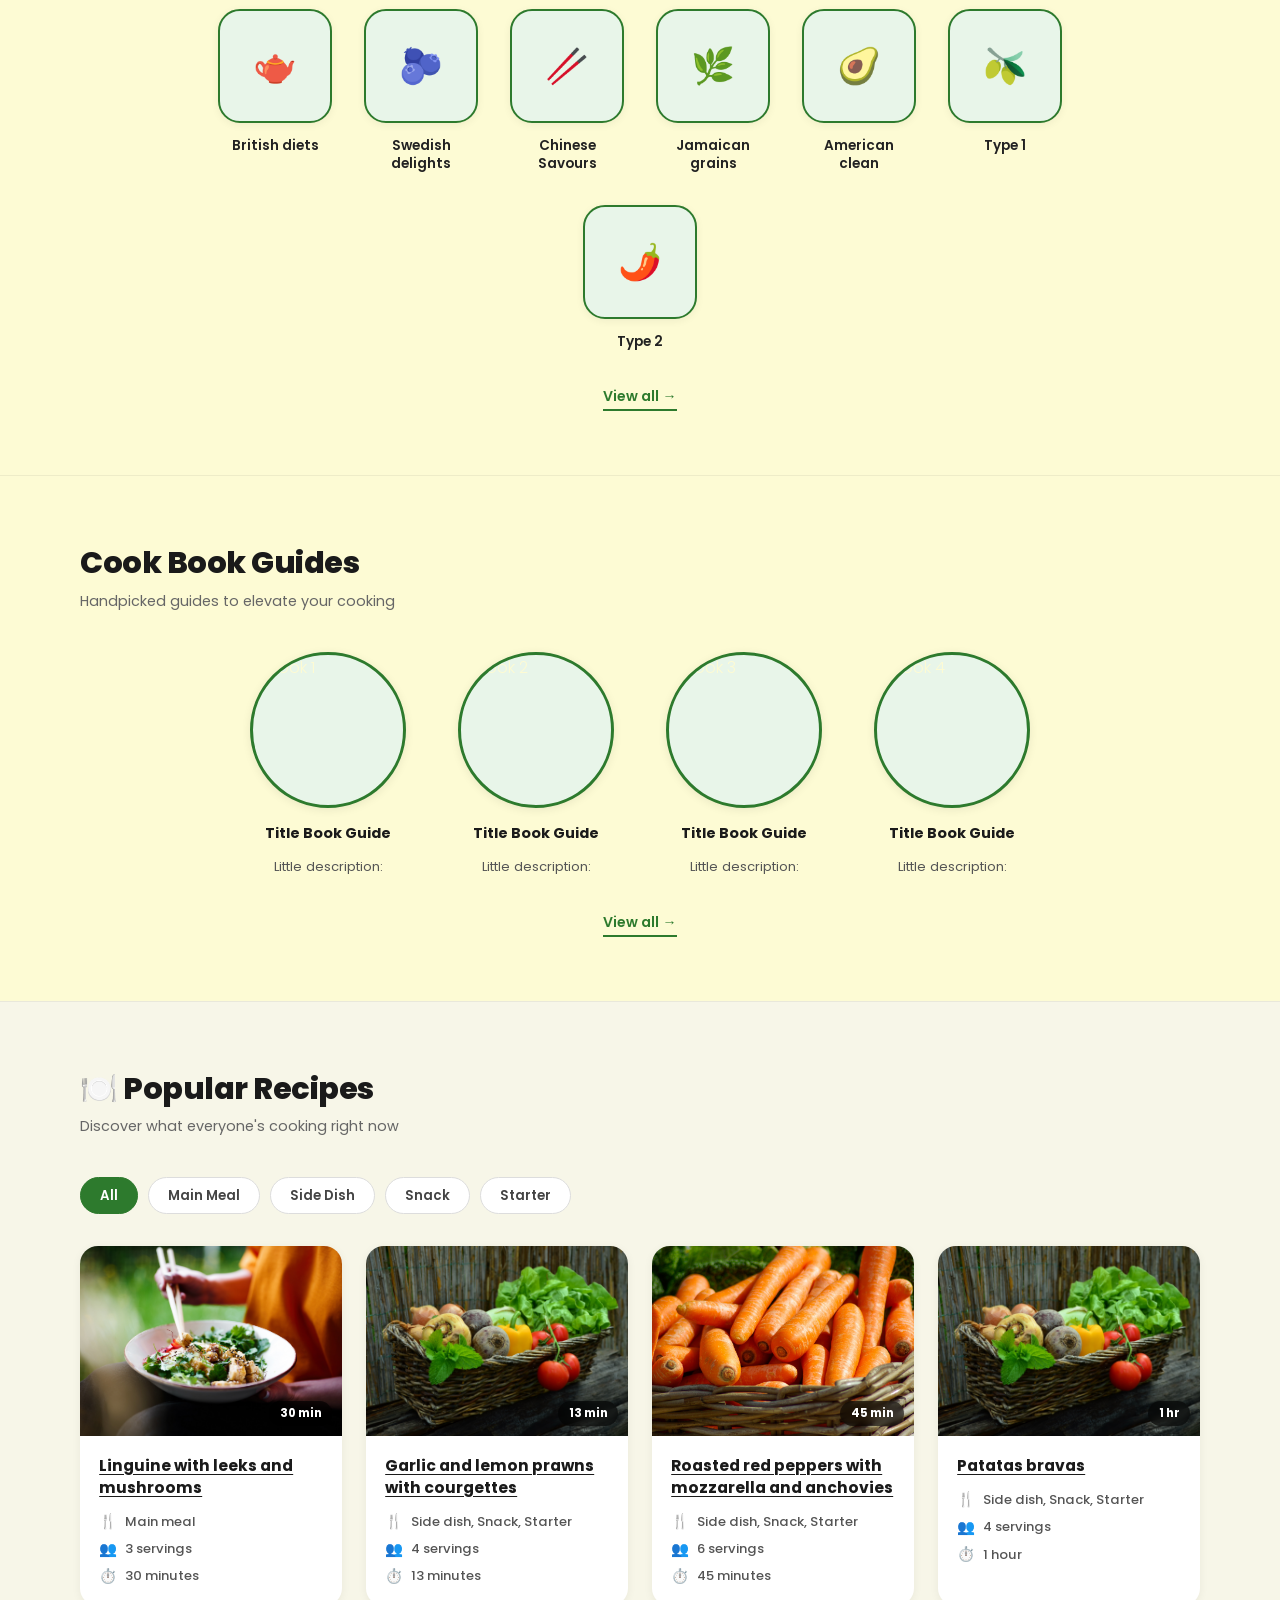
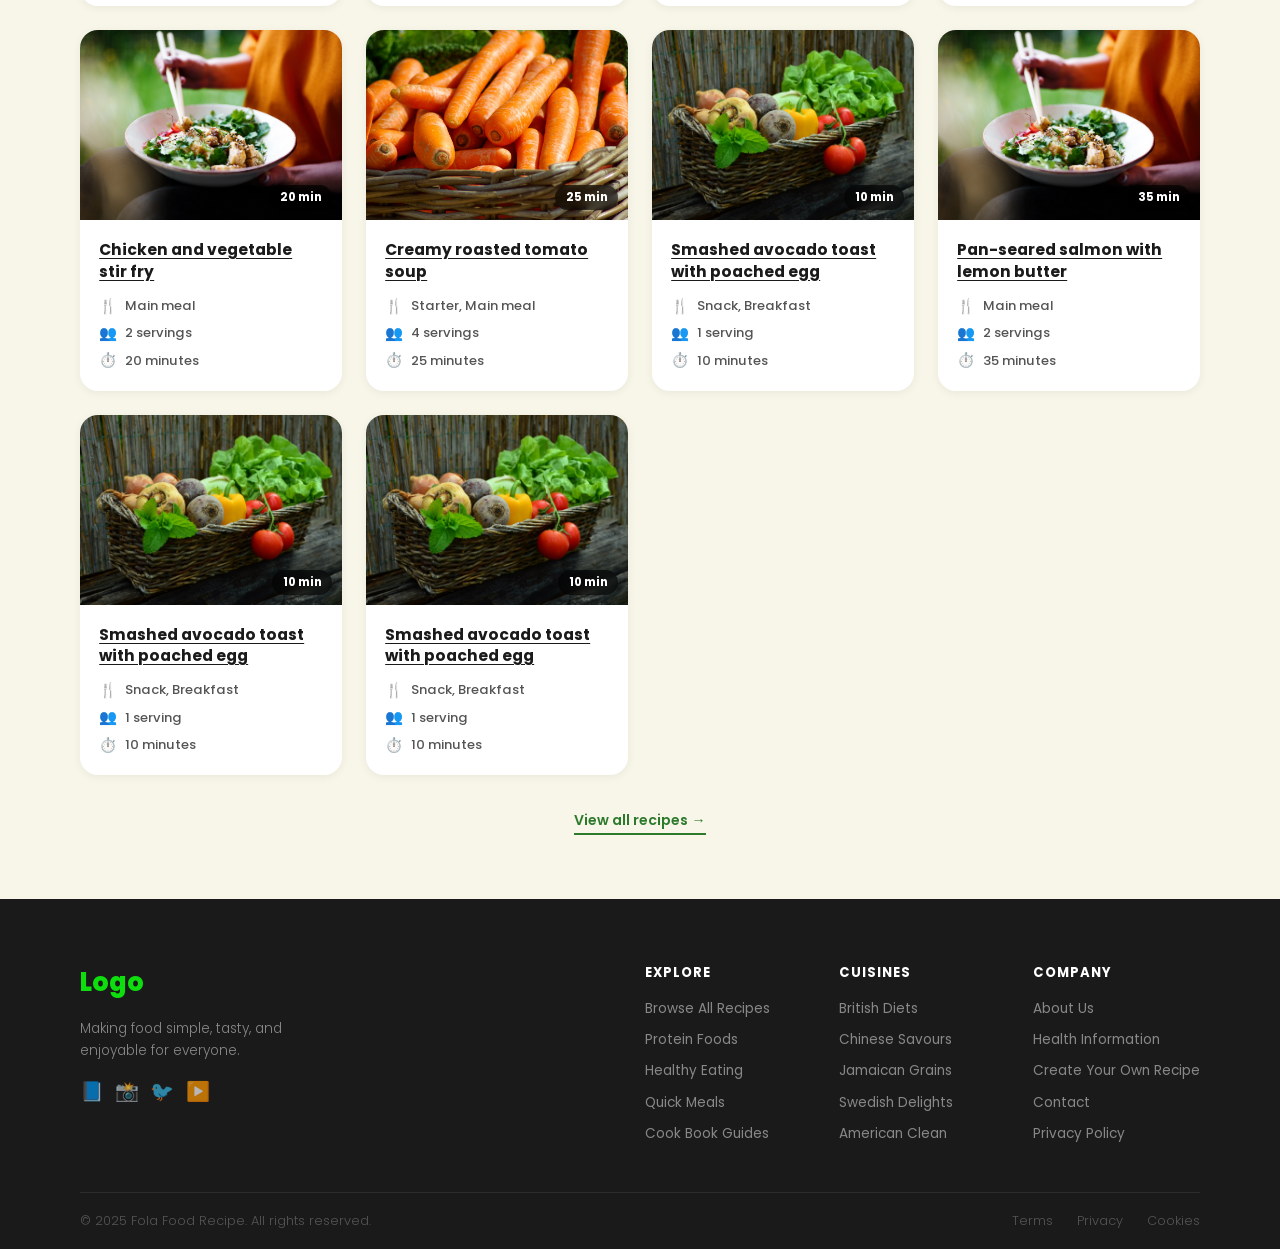
==== commit 257e0e5c: "Renamed and fixed spelling mistakes" ====
--- a/index.html
+++ b/index.html
@@ -3,7 +3,7 @@
 <head>
   <meta charset="UTF-8">
   <meta name="viewport" content="width=device-width, initial-scale=1.0">
-  <title>Food Recipe</title>
+  <title>SnackBee</title>
   <link rel="stylesheet" href="css/style.css">
   <link rel="preconnect" href="https://fonts.googleapis.com">
   <link rel="preconnect" href="https://fonts.gstatic.com" crossorigin>
@@ -25,7 +25,7 @@
           <li class="navbar-item"><a href="browse-all.html" class="navbar-link">Browse All</a></li>
           <li><a href="meal-planner.html" class="navbar-link">Meal Planner</a></li>
           <li class="navbar-item"><a href="cookbook.html" class="navbar-link">Cookbook</a></li>
-          <li class="navbar-item"><a href="healthinfo.html" class="navbar-link">Health <br>Information</a></li>
+          <li class="navbar-item"><a href="healthinfo.html" class="navbar-link">Health Information</a></li>
           <li class="navbar-item"><a href="#" class="navbar-link navbar-link--bordered">Create your own recipe</a></li>
         </ul>
       </div>
@@ -43,7 +43,7 @@
           <a href="browse-all.html">
           <button class="view-more-btn">View more</button>
           </a>
-          <input type="text" class="search-input" placeholder="search for your fav foods">
+          <input type="text" class="search-input" placeholder="search for your favourite foods">
         </div>
         <div class="more-filters">
           More filters <span class="arrow">&#8964;</span>
--- a/css/style.css
+++ b/css/style.css
@@ -197,8 +197,10 @@
 .more-filters:hover {
   opacity: 0.7;
 }
+
 .arrow {
   font-size: 1.2rem;
+  padding-bottom: 13px;
 }
 
 /* ── Sections shared ── */
@@ -318,7 +320,7 @@
   gap: 2rem;
   justify-content: center;
   max-width: 900px;
-  margin: 0 auto;        /* this is what centers it */
+  margin: 0 auto;        
 }
 
 /* ── View all link ── */
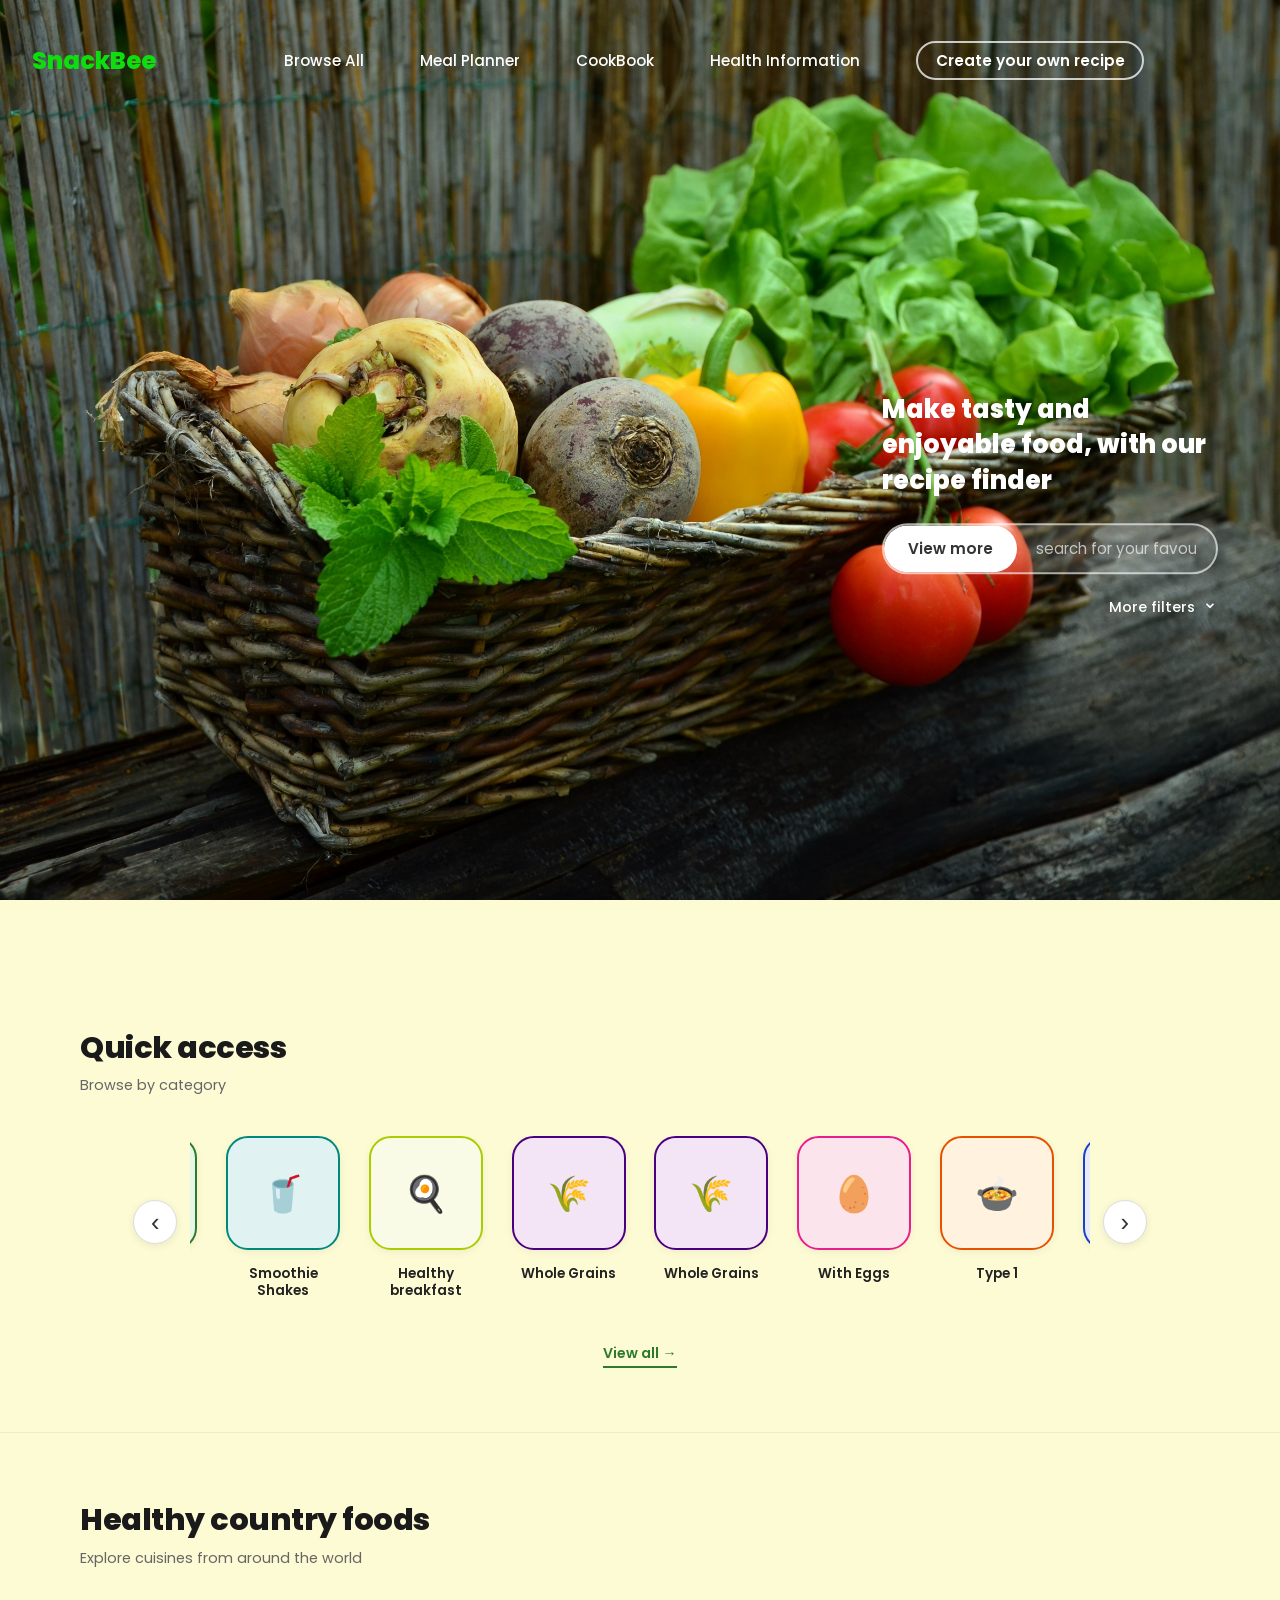
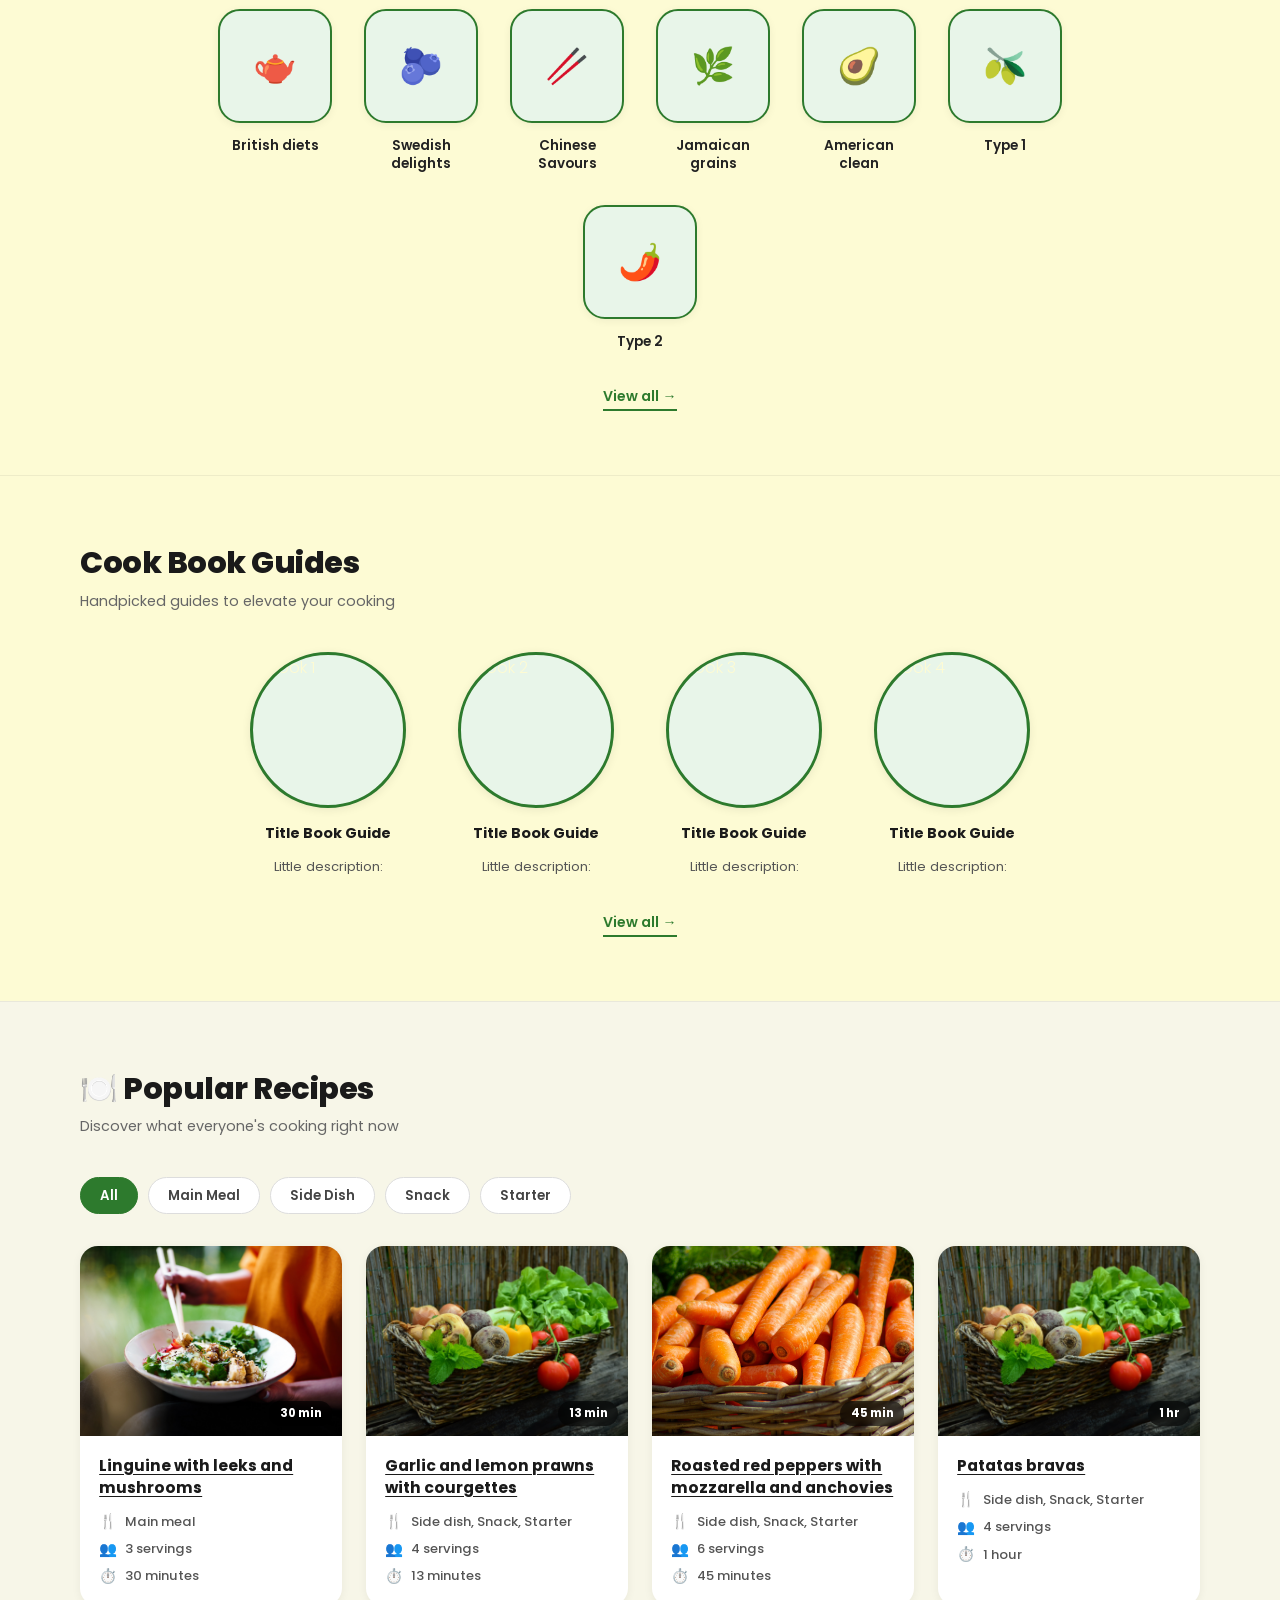
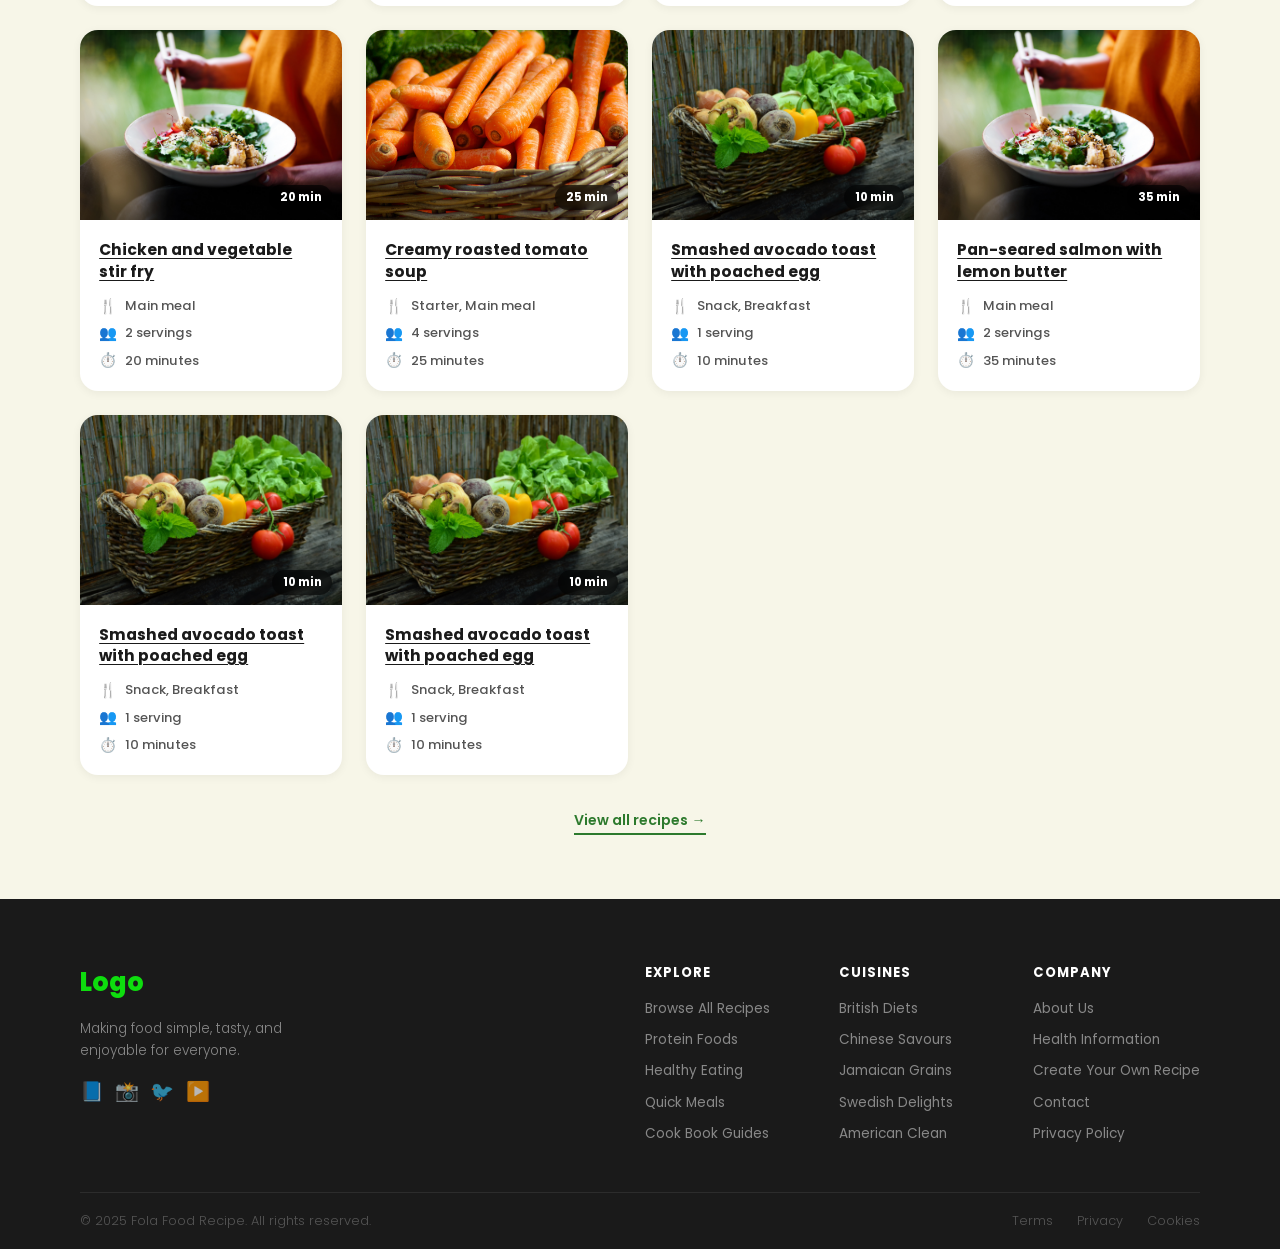
==== commit 30115f01: "Pages wasn't linked" ====
--- a/index.html
+++ b/index.html
@@ -24,7 +24,7 @@
         <ul class="navbar-list">
           <li class="navbar-item"><a href="browse-all.html" class="navbar-link">Browse All</a></li>
           <li><a href="meal-planner.html" class="navbar-link">Meal Planner</a></li>
-          <li class="navbar-item"><a href="cookbook.html" class="navbar-link">Cookbook</a></li>
+          <li class="navbar-item"><a href="cookbook.html" class="navbar-link">CookBook</a></li>
           <li class="navbar-item"><a href="healthinfo.html" class="navbar-link">Health Information</a></li>
           <li class="navbar-item"><a href="#" class="navbar-link navbar-link--bordered">Create your own recipe</a></li>
         </ul>
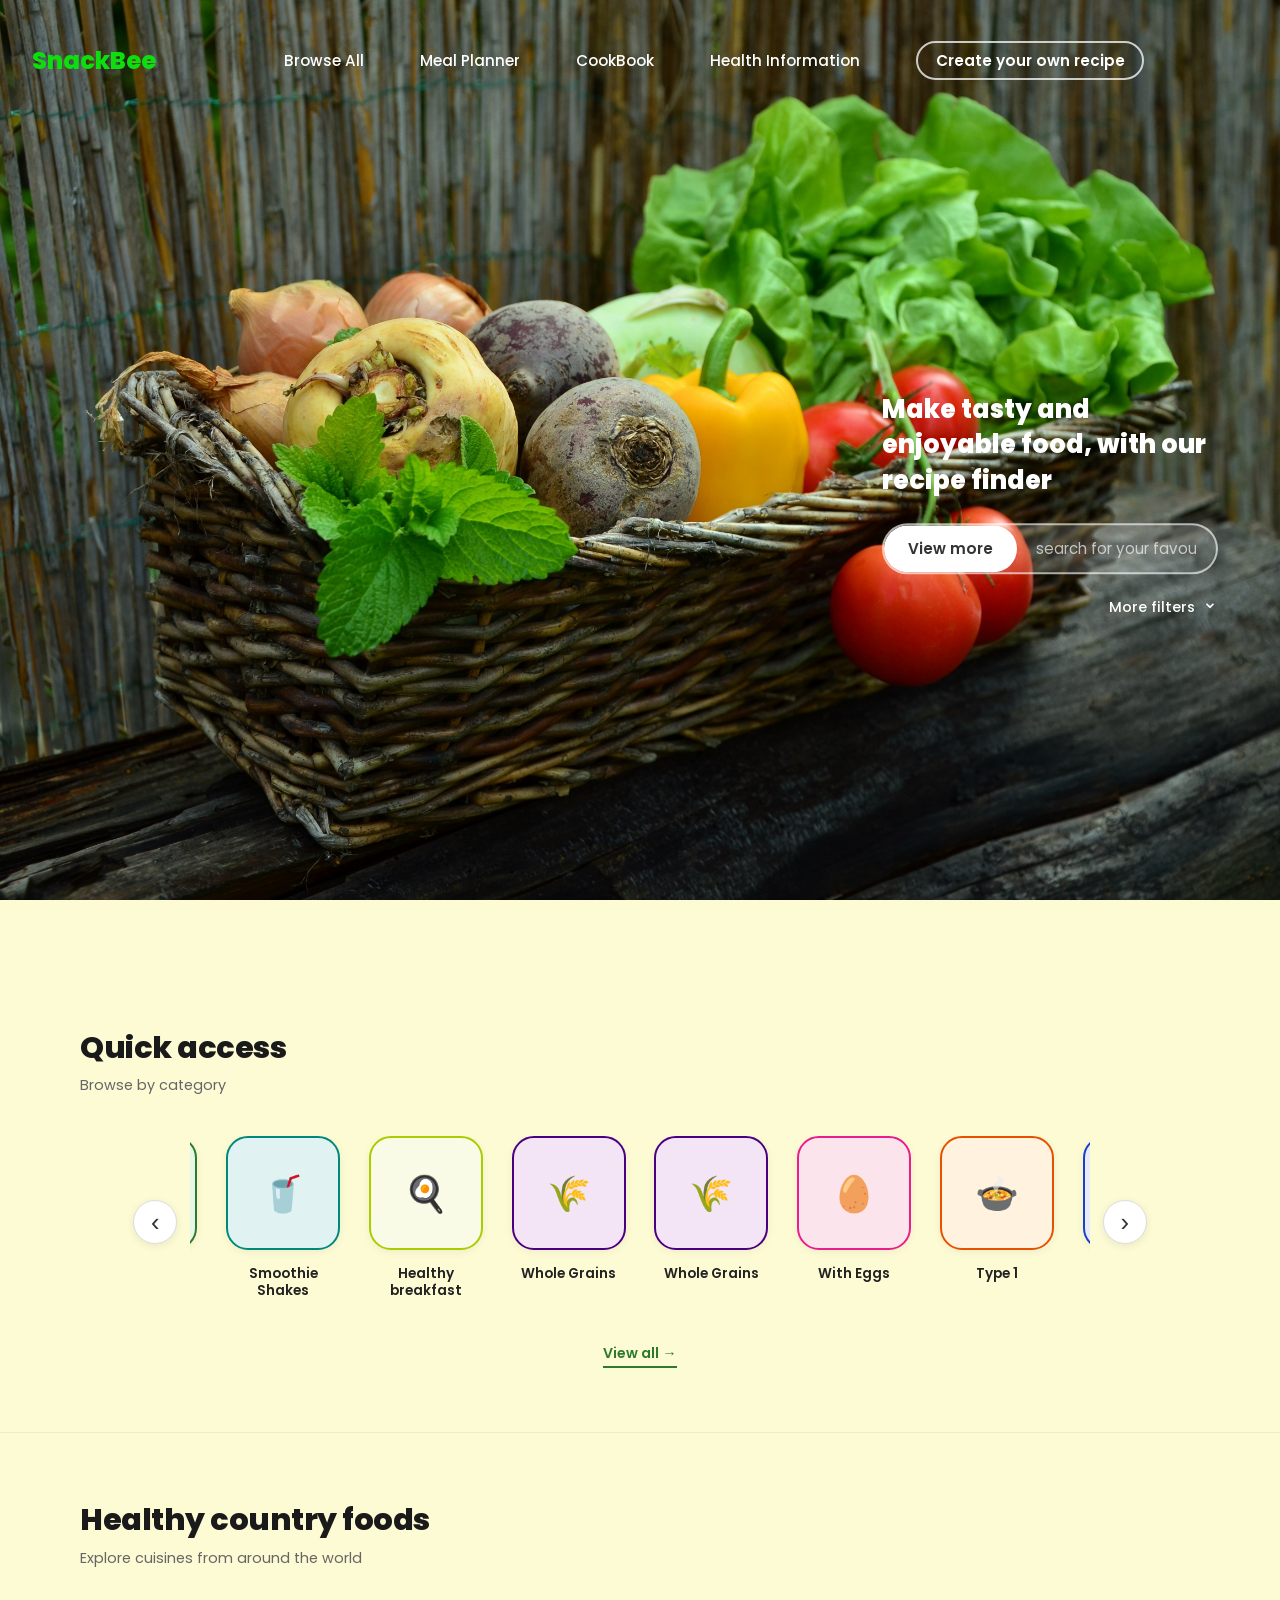
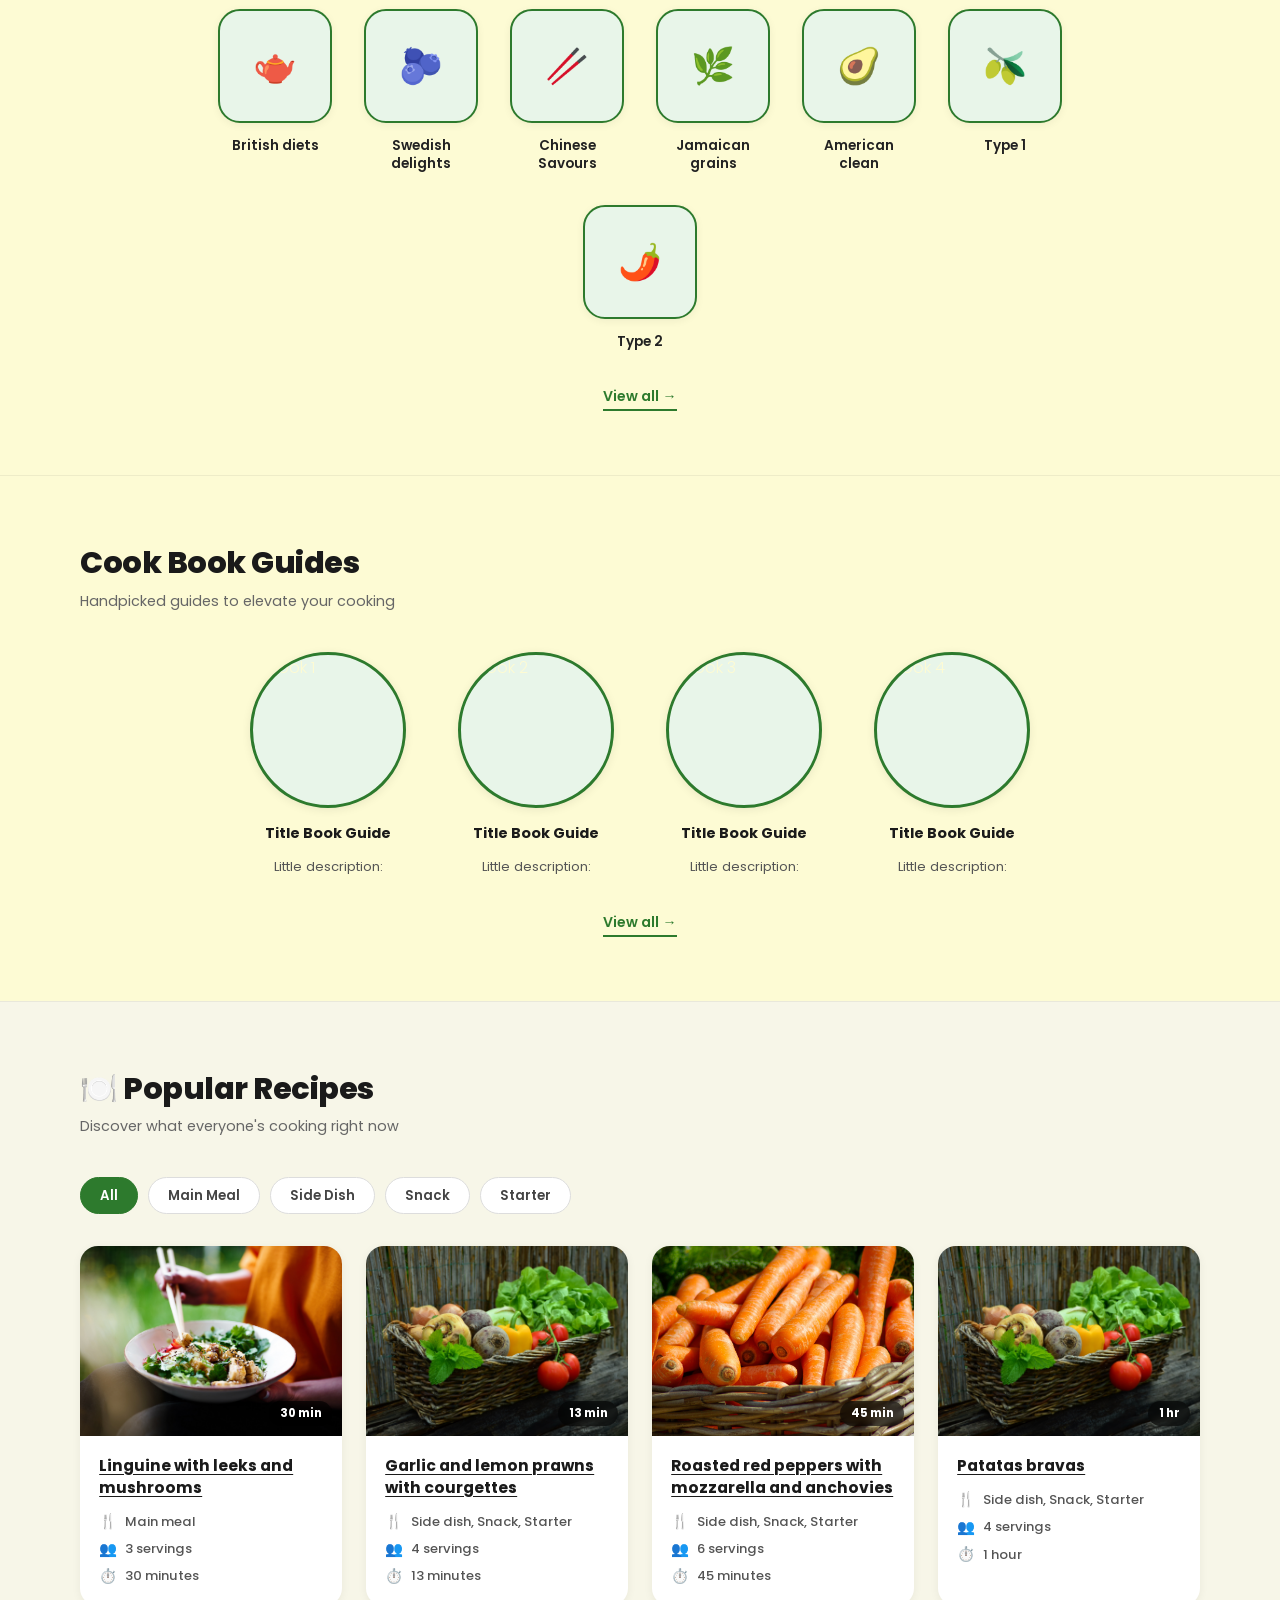
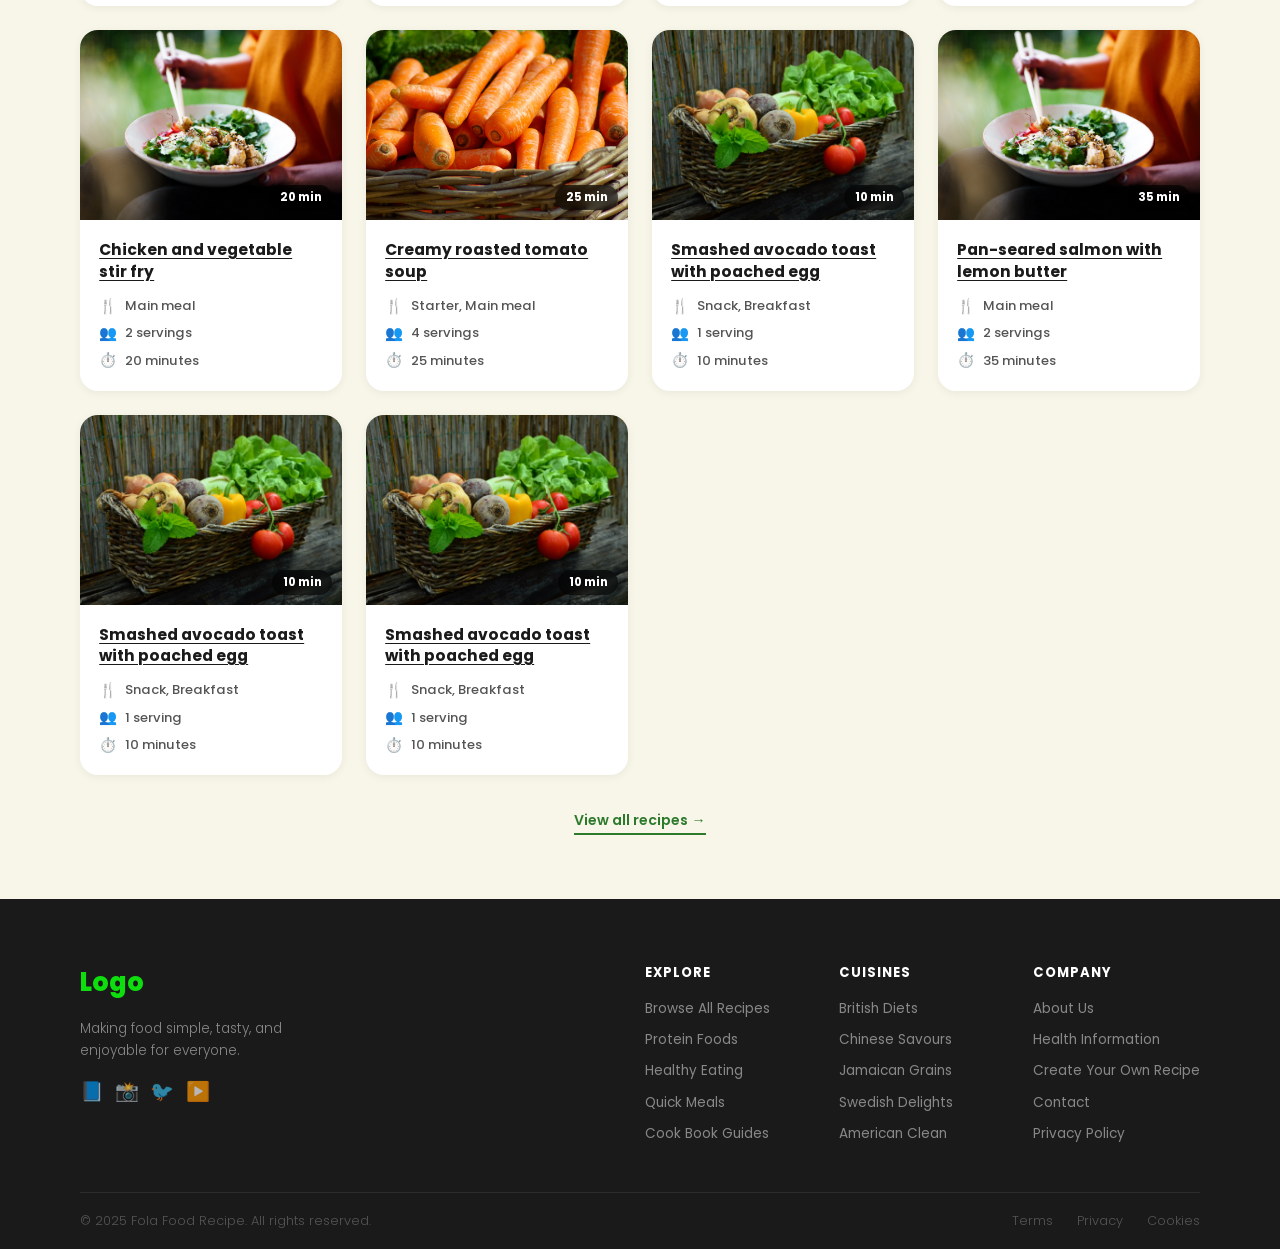
==== commit 5e882fe8: "bee asset updated page logo" ====
--- a/index.html
+++ b/index.html
@@ -3,6 +3,7 @@
 <head>
   <meta charset="UTF-8">
   <meta name="viewport" content="width=device-width, initial-scale=1.0">
+  <link rel="icon" type="image/png" href="assets/images/bee.png">
   <title>SnackBee</title>
   <link rel="stylesheet" href="css/style.css">
   <link rel="preconnect" href="https://fonts.googleapis.com">
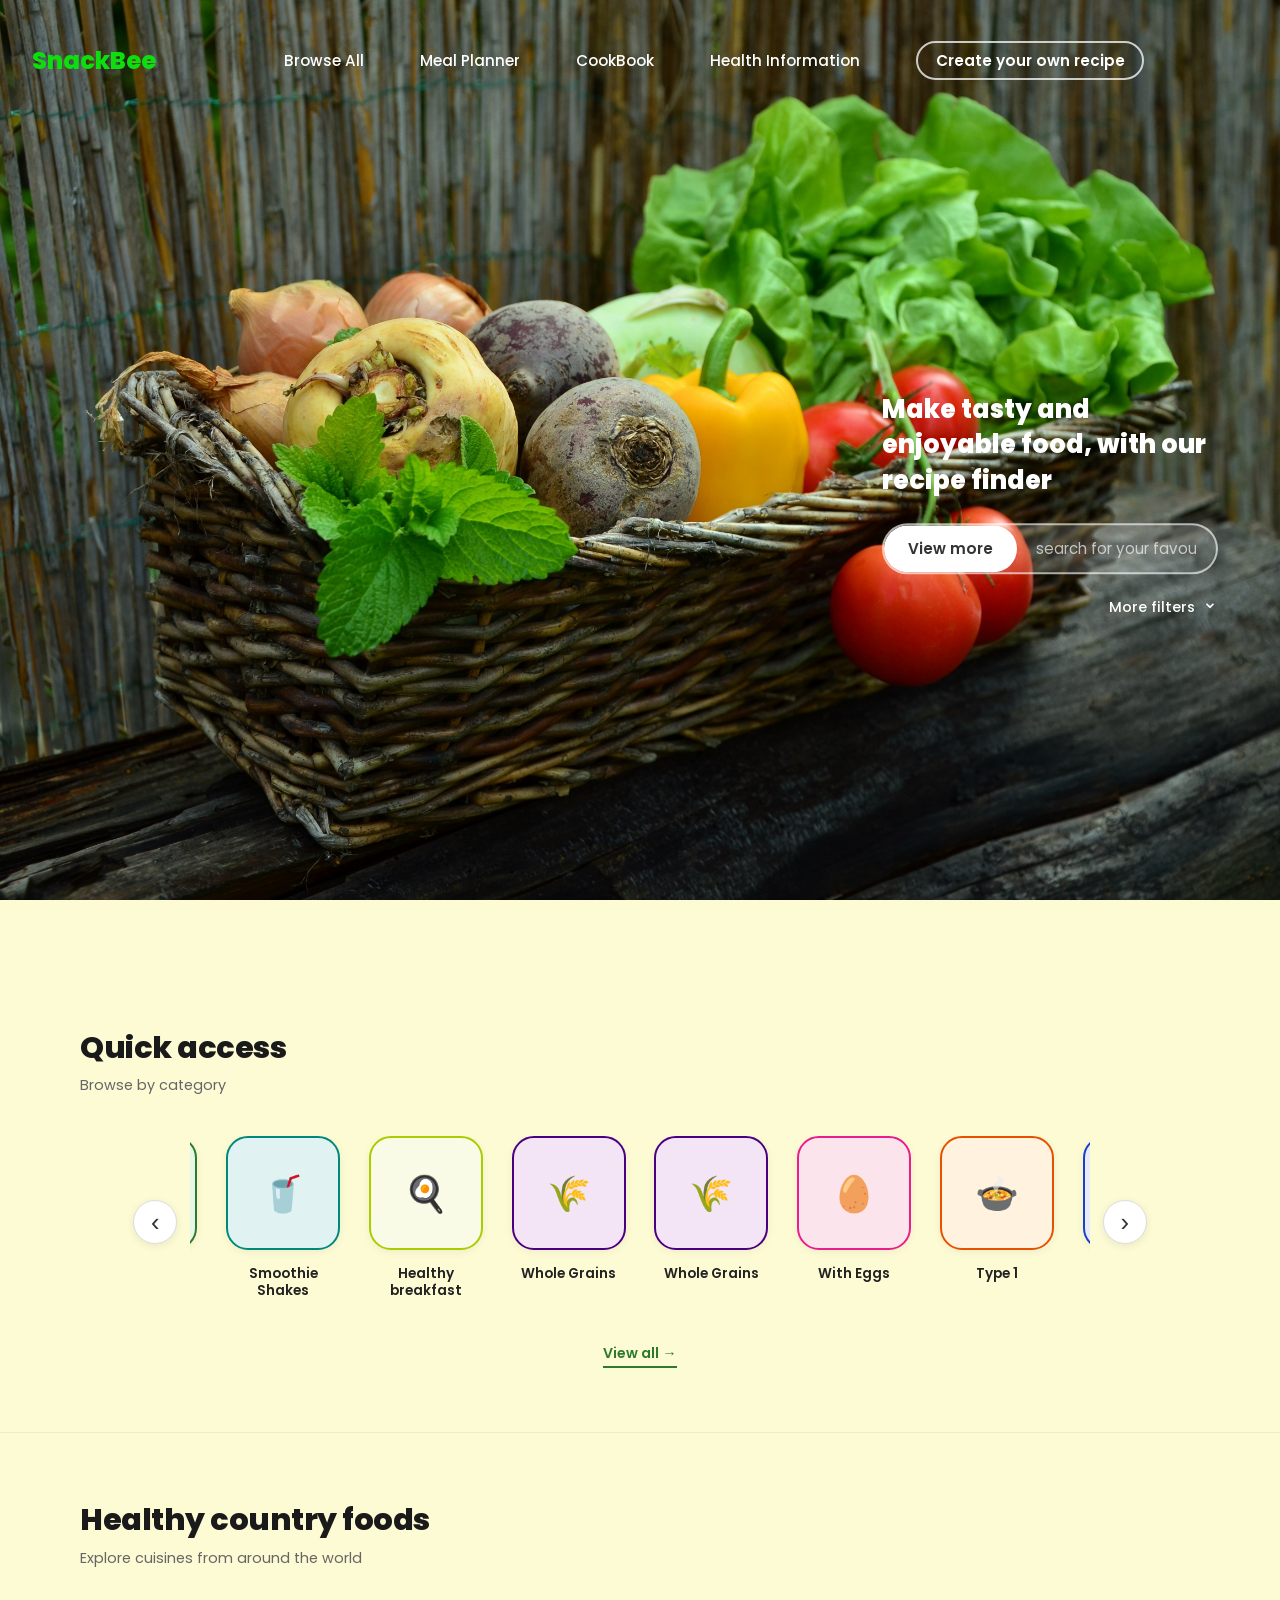
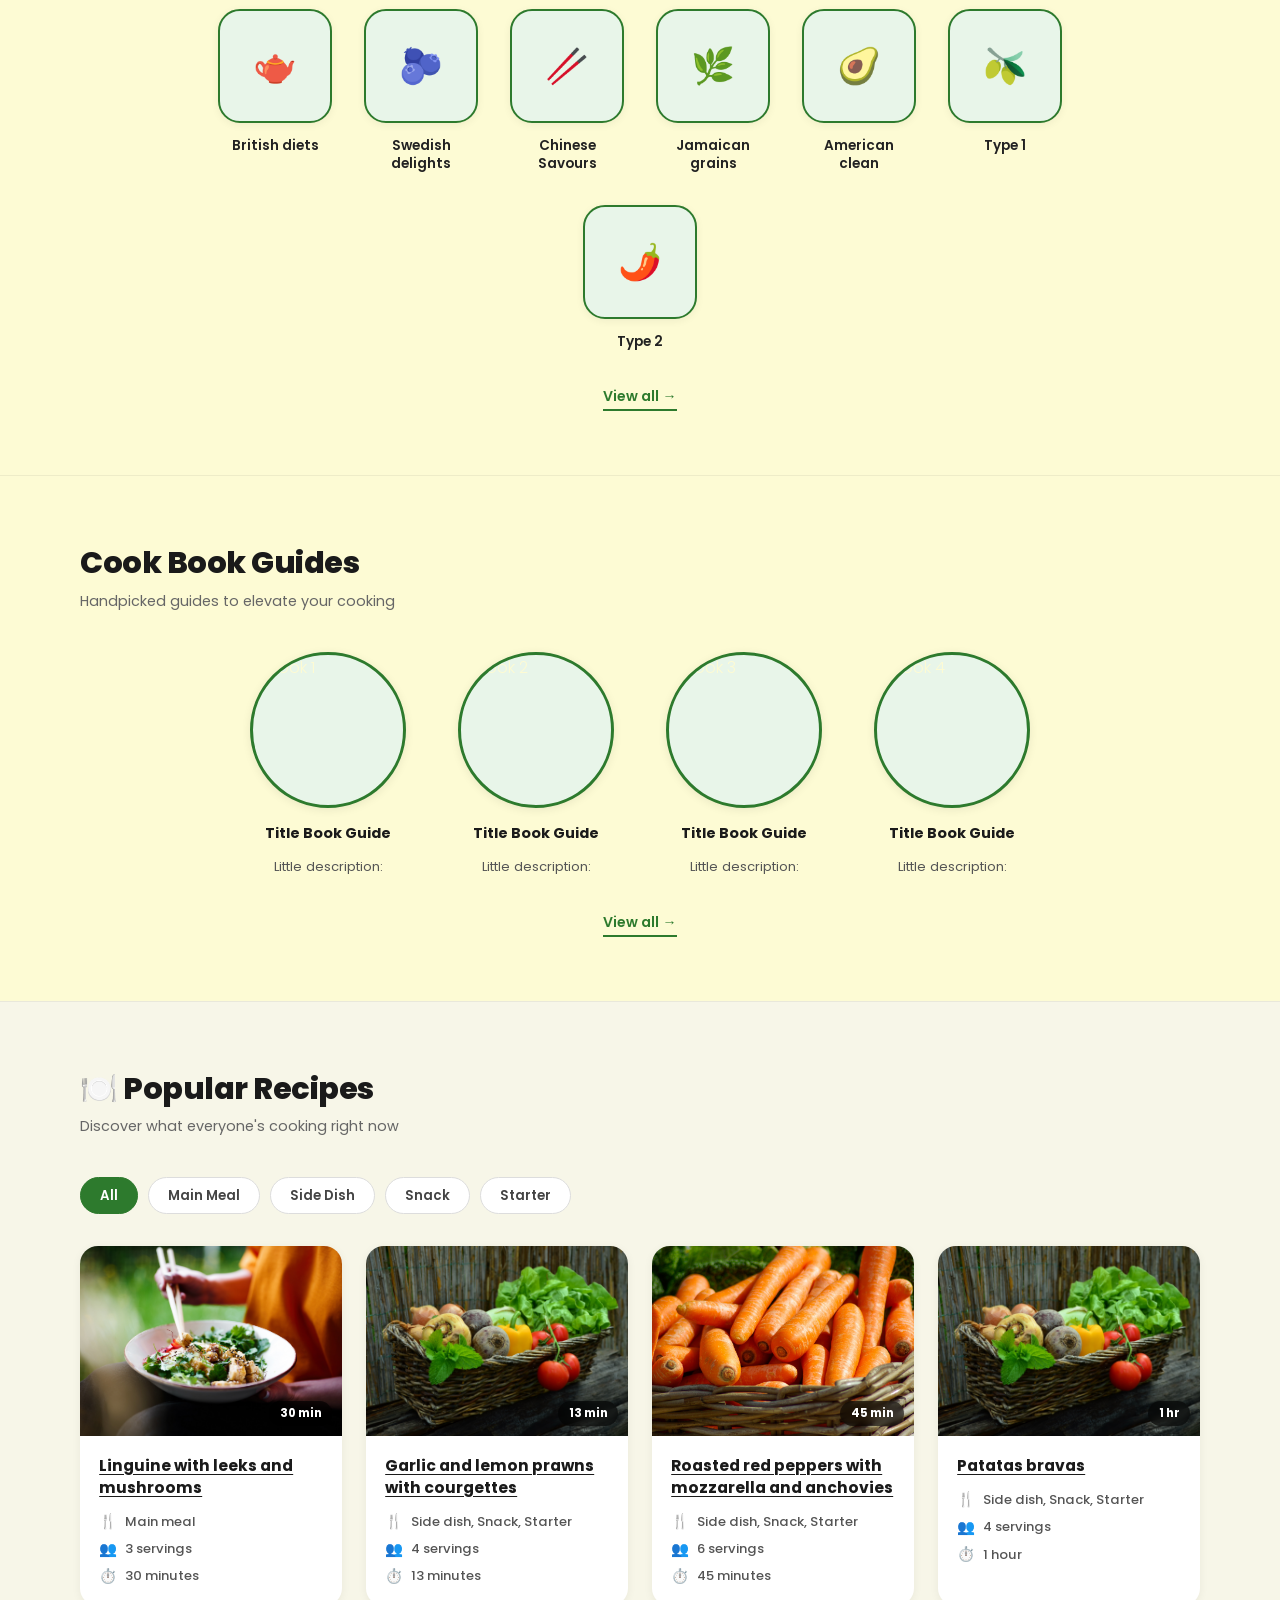
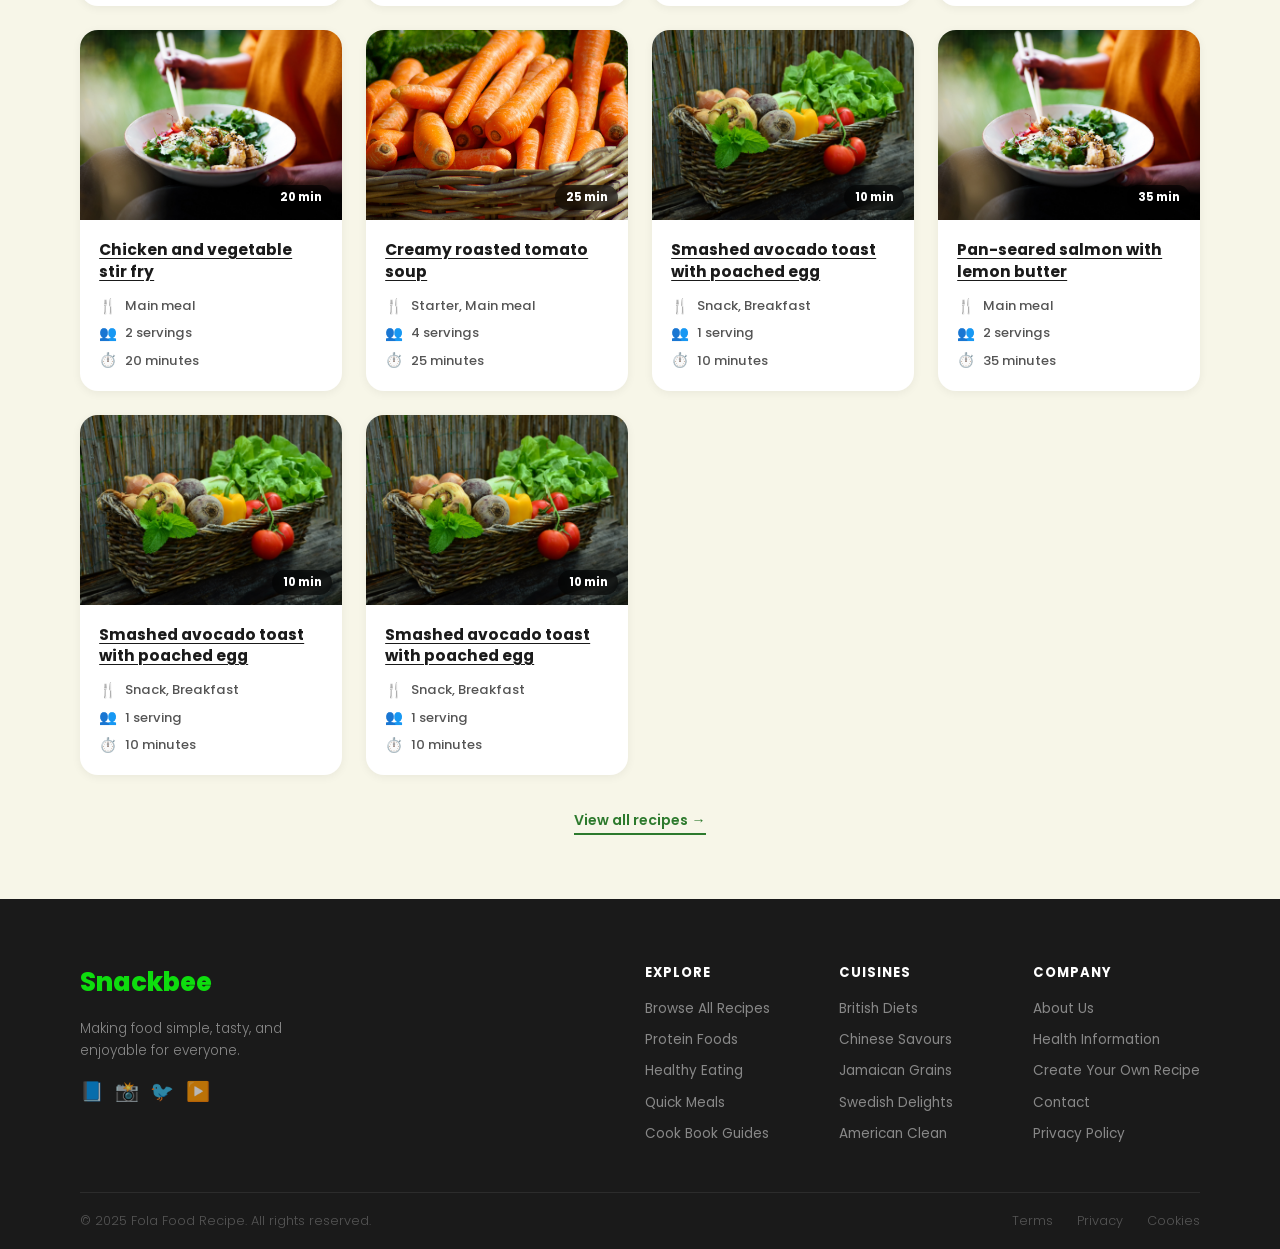
==== commit f12ad1d1: "fixed logo error" ====
--- a/index.html
+++ b/index.html
@@ -402,7 +402,7 @@
   <div class="footer-inner">
 
     <div class="footer-brand">
-      <a href="index.html" class="footer-logo">Logo</a>
+      <a href="index.html" class="footer-logo">Snackbee</a>
       <p class="footer-tagline">Making food simple, tasty, and enjoyable for everyone.</p>
       <div class="footer-socials">
         <a href="#" class="footer-social">📘</a>
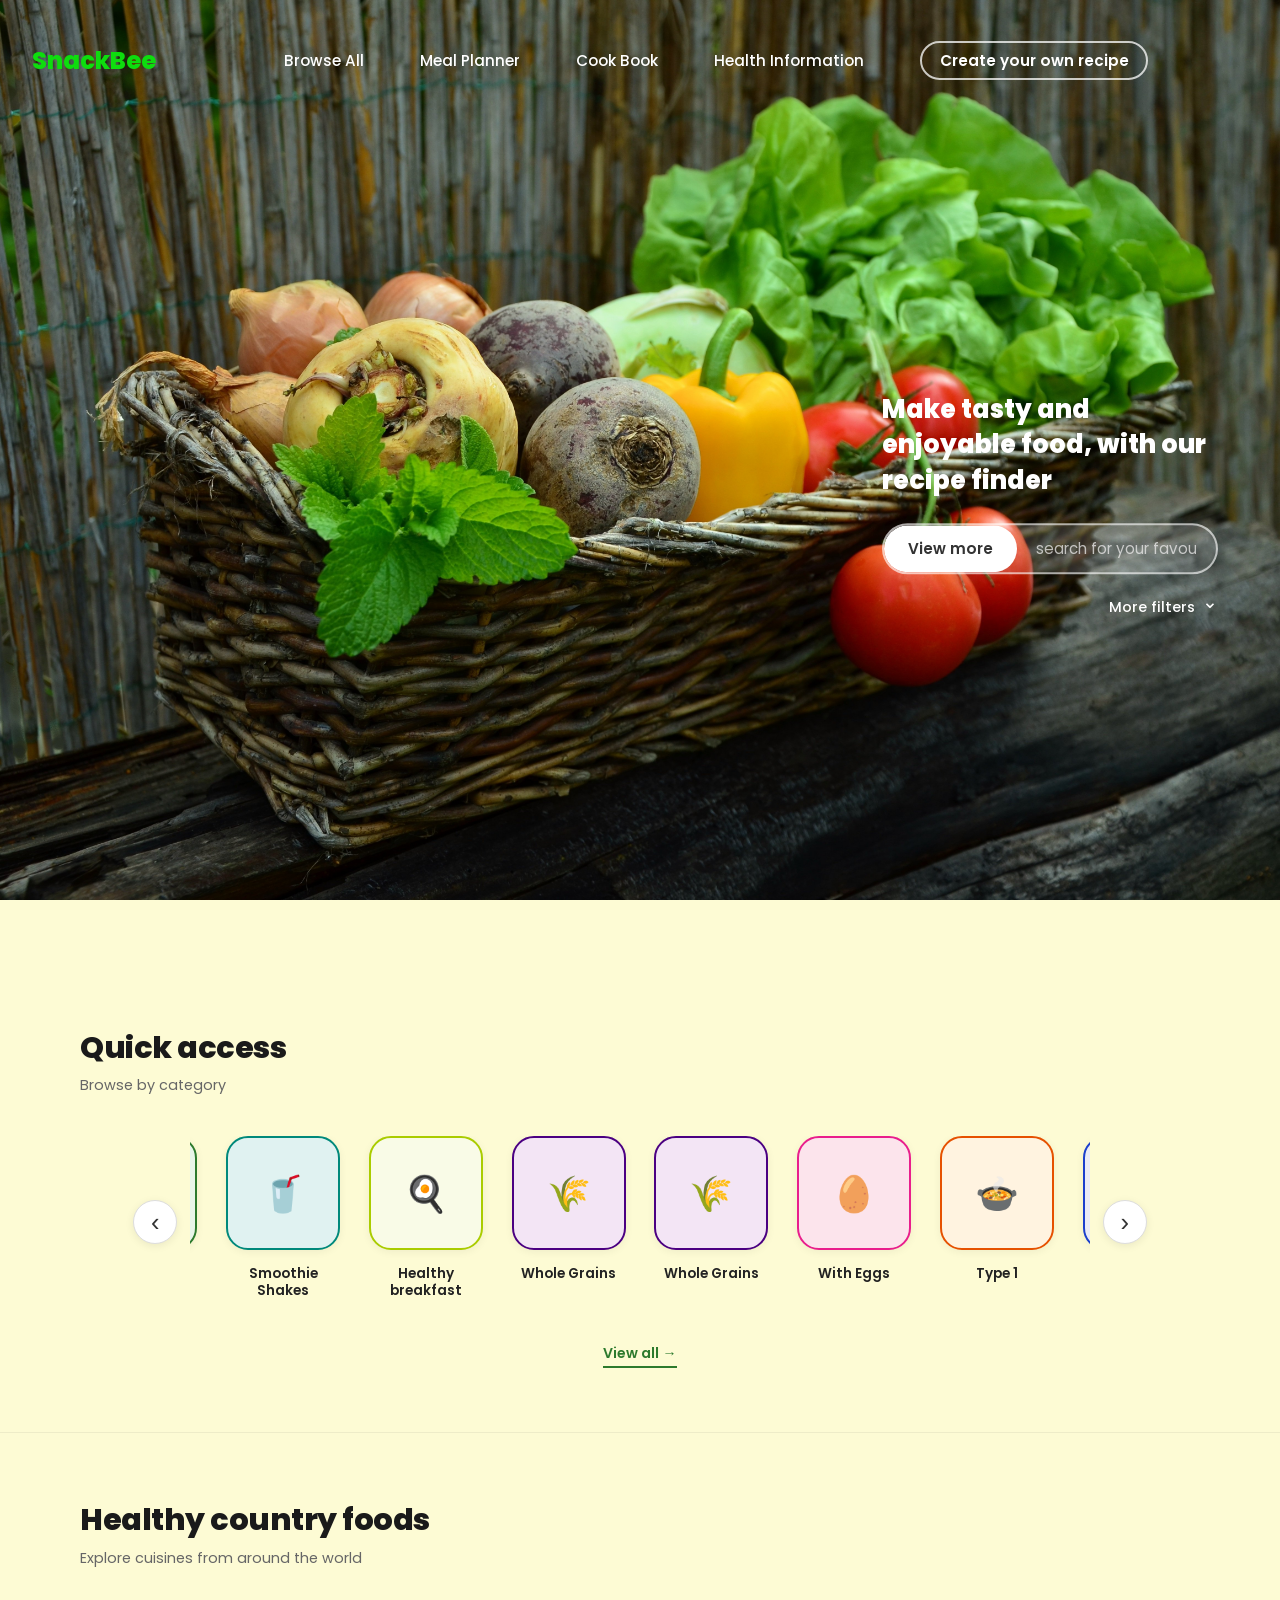
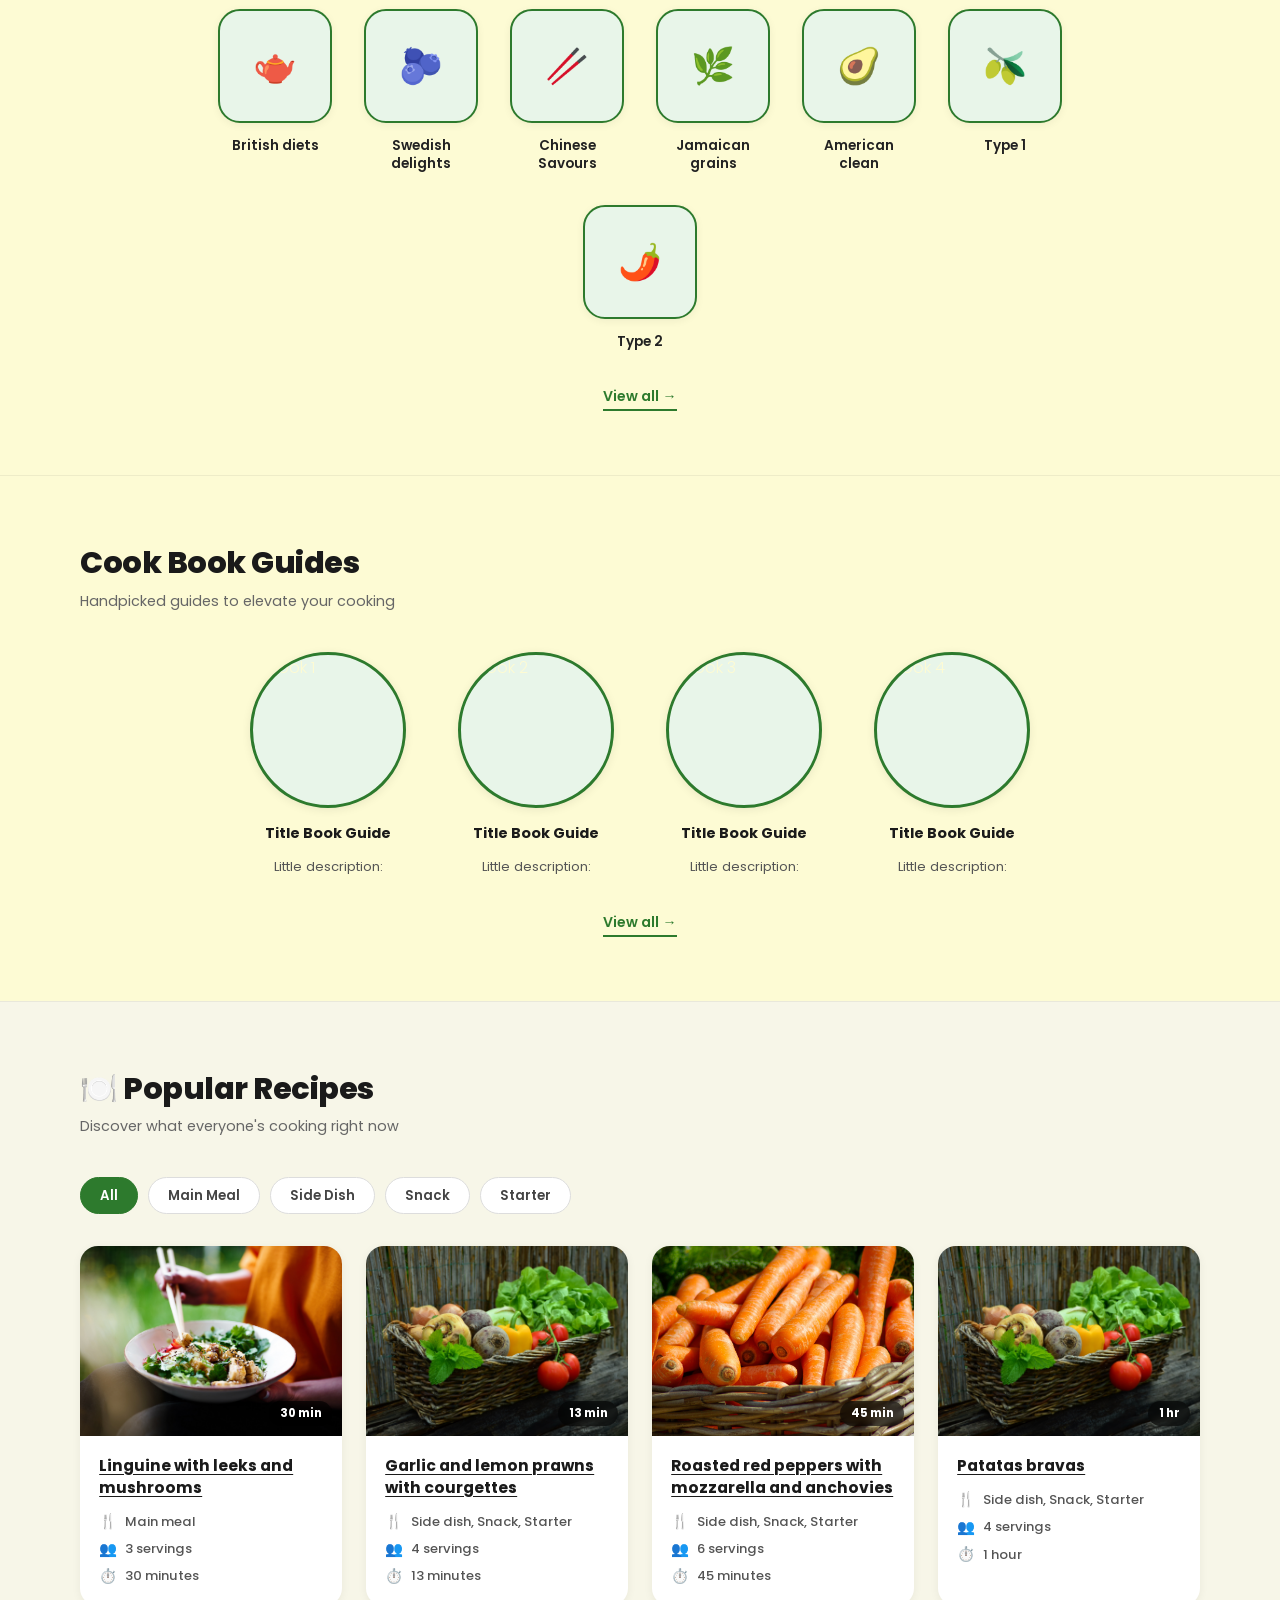
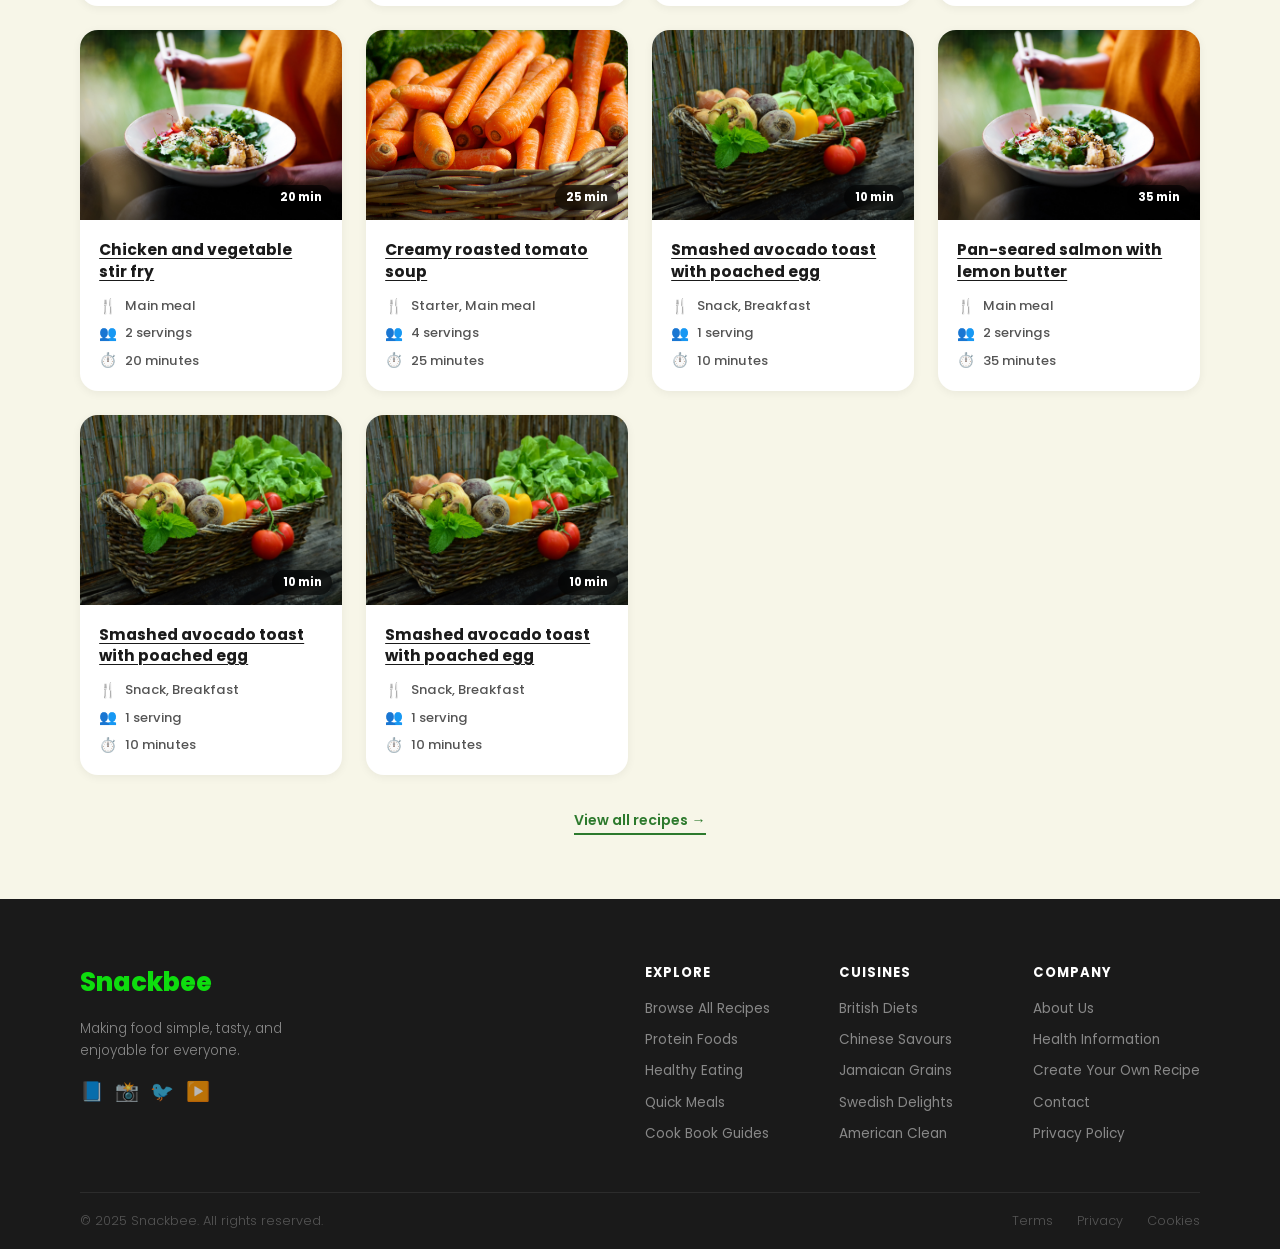
==== commit c956c3b9: "naming error" ====
--- a/index.html
+++ b/index.html
@@ -25,7 +25,7 @@
         <ul class="navbar-list">
           <li class="navbar-item"><a href="browse-all.html" class="navbar-link">Browse All</a></li>
           <li><a href="meal-planner.html" class="navbar-link">Meal Planner</a></li>
-          <li class="navbar-item"><a href="cookbook.html" class="navbar-link">CookBook</a></li>
+          <li class="navbar-item"><a href="cookbook.html" class="navbar-link">Cook Book</a></li>
           <li class="navbar-item"><a href="healthinfo.html" class="navbar-link">Health Information</a></li>
           <li class="navbar-item"><a href="#" class="navbar-link navbar-link--bordered">Create your own recipe</a></li>
         </ul>
@@ -442,7 +442,7 @@
   </div>
 
   <div class="footer-bottom">
-    <p>© 2025 Fola Food Recipe. All rights reserved.</p>
+    <p>© 2025 Snackbee. All rights reserved.</p>
     <div class="footer-bottom-links">
       <a href="#">Terms</a>
       <a href="#">Privacy</a>
